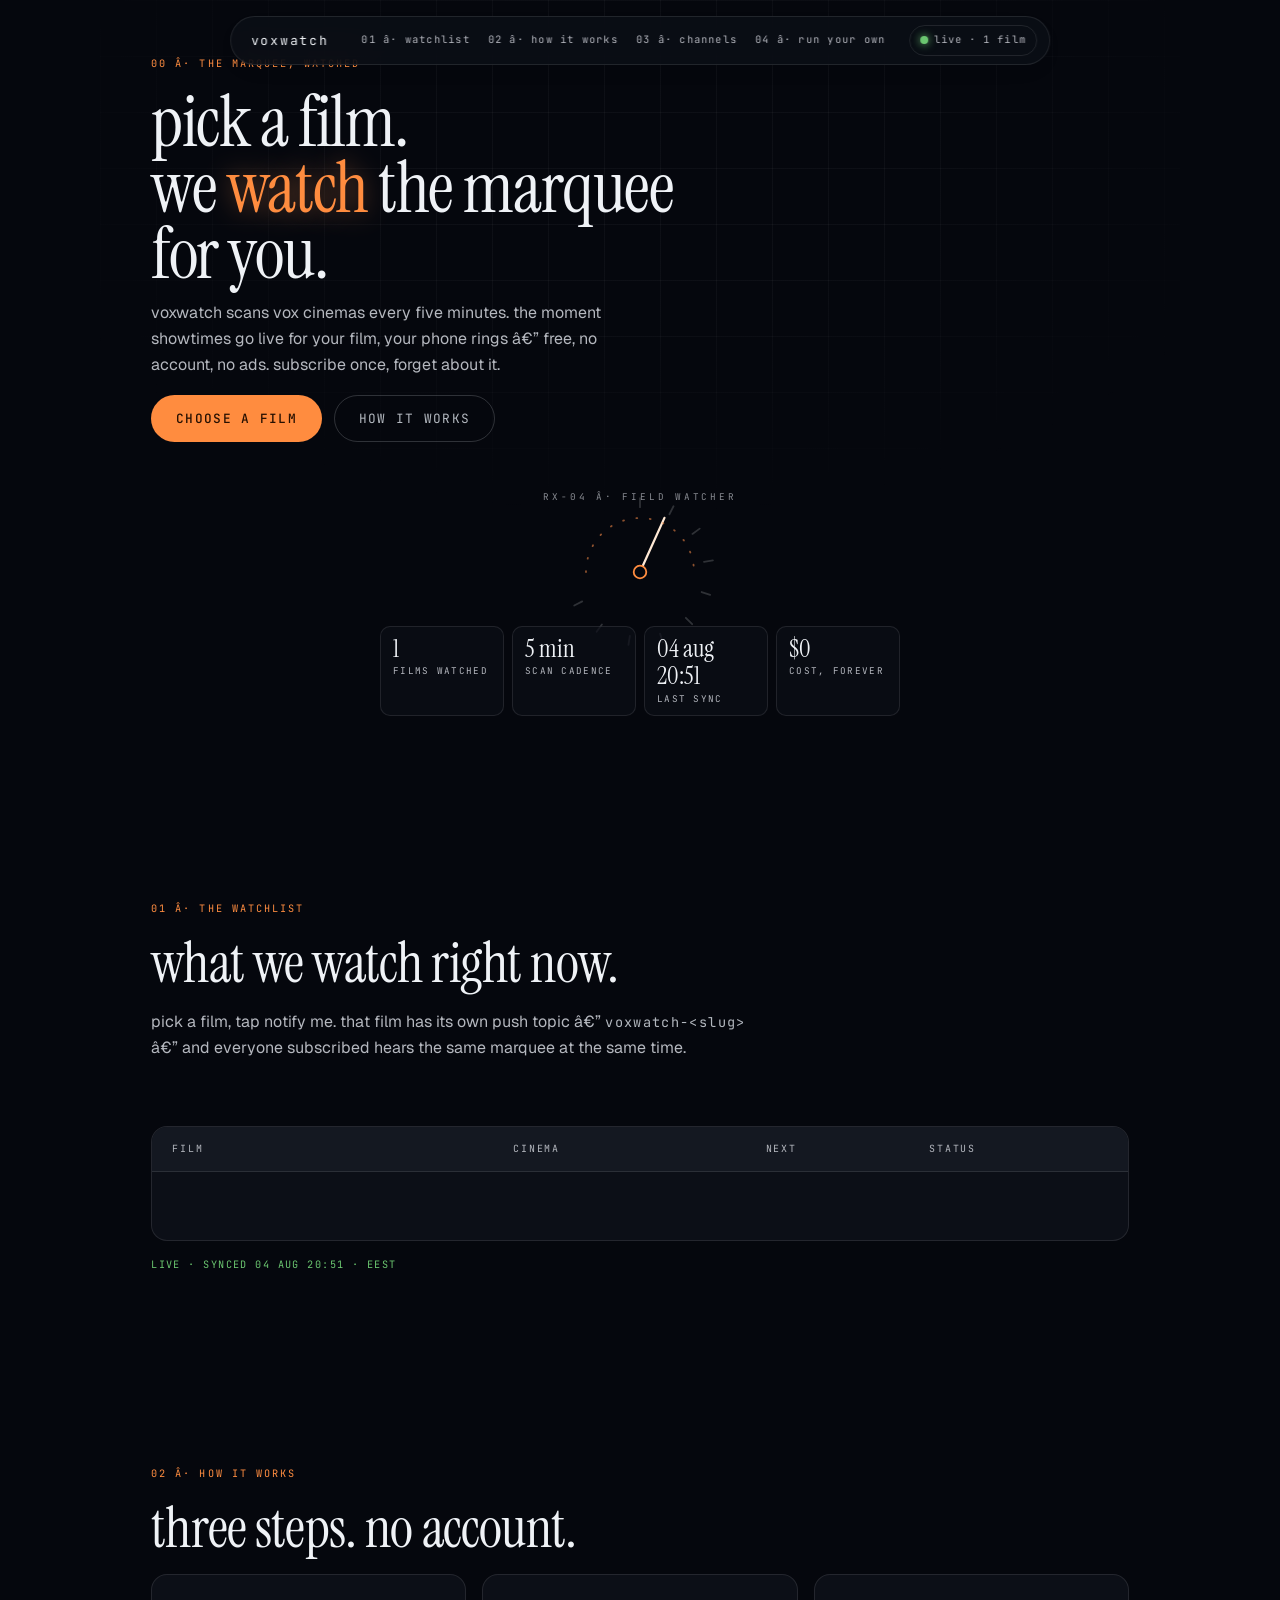
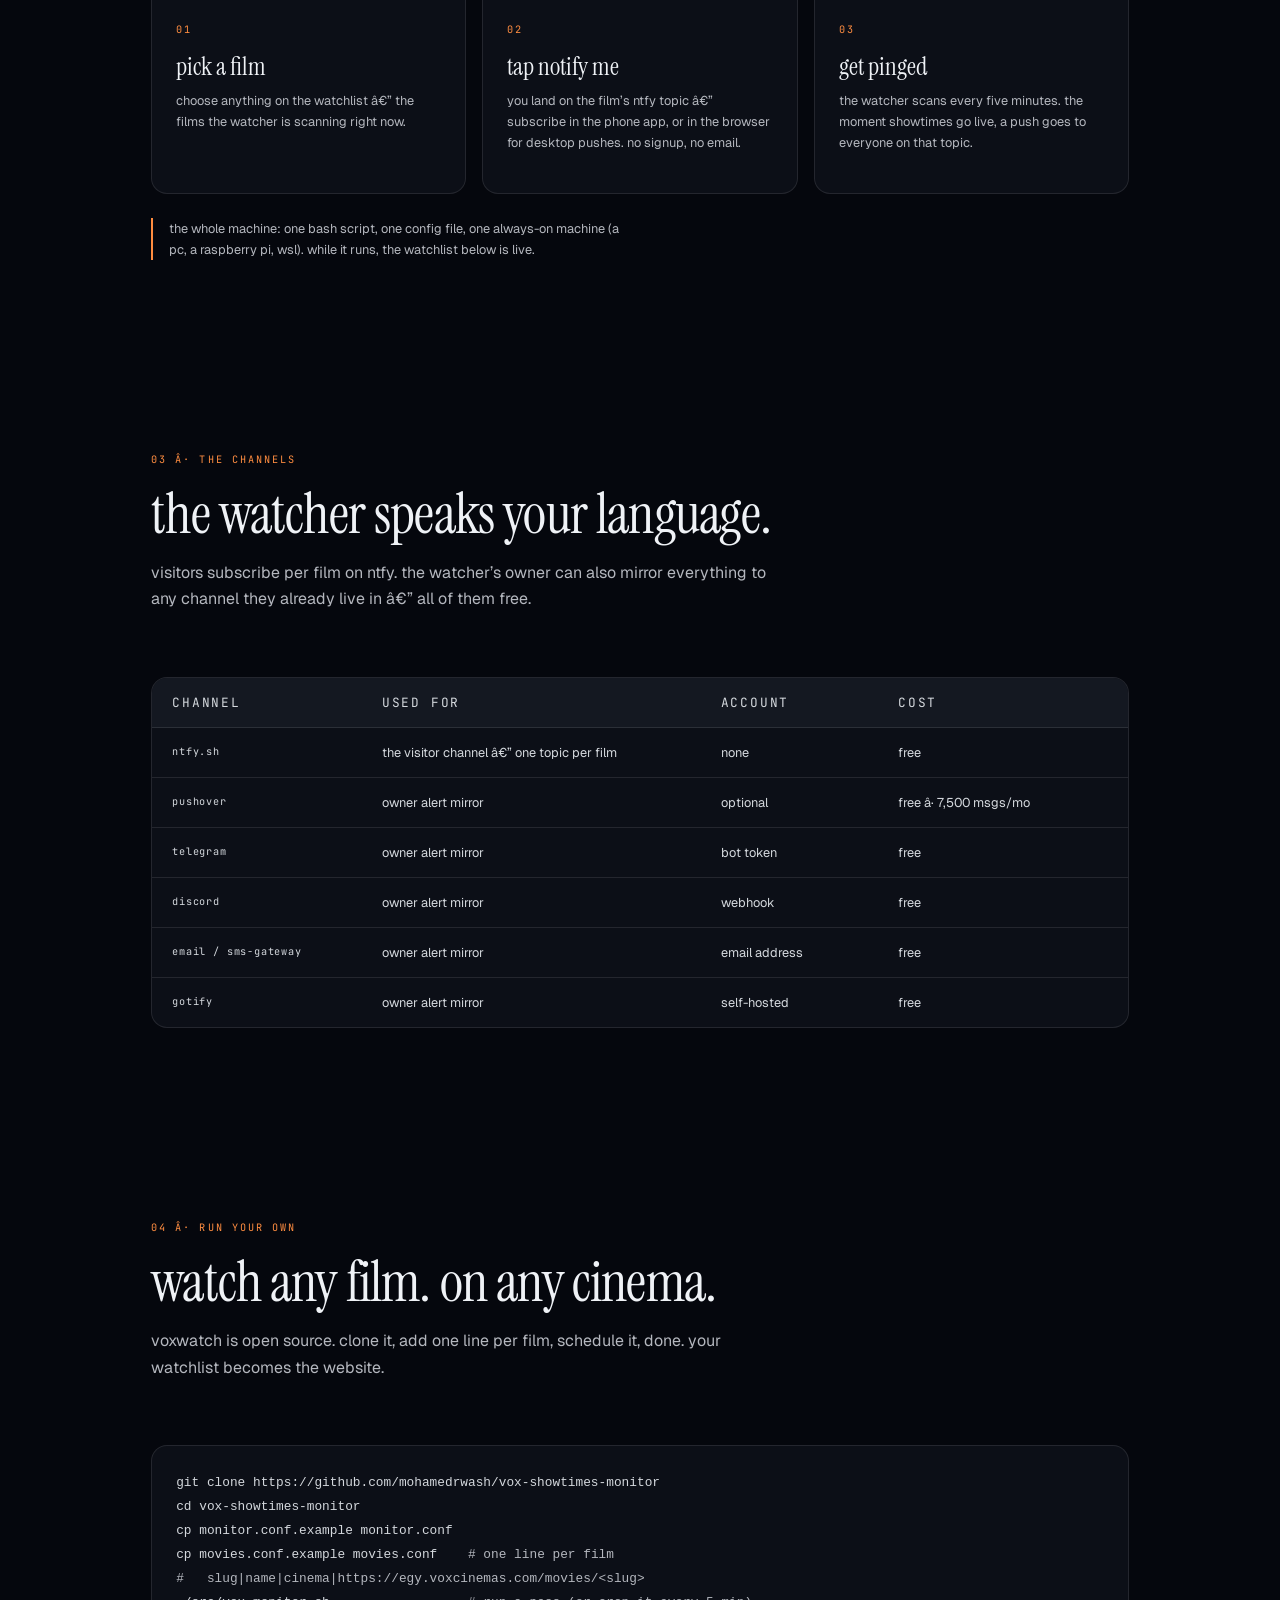
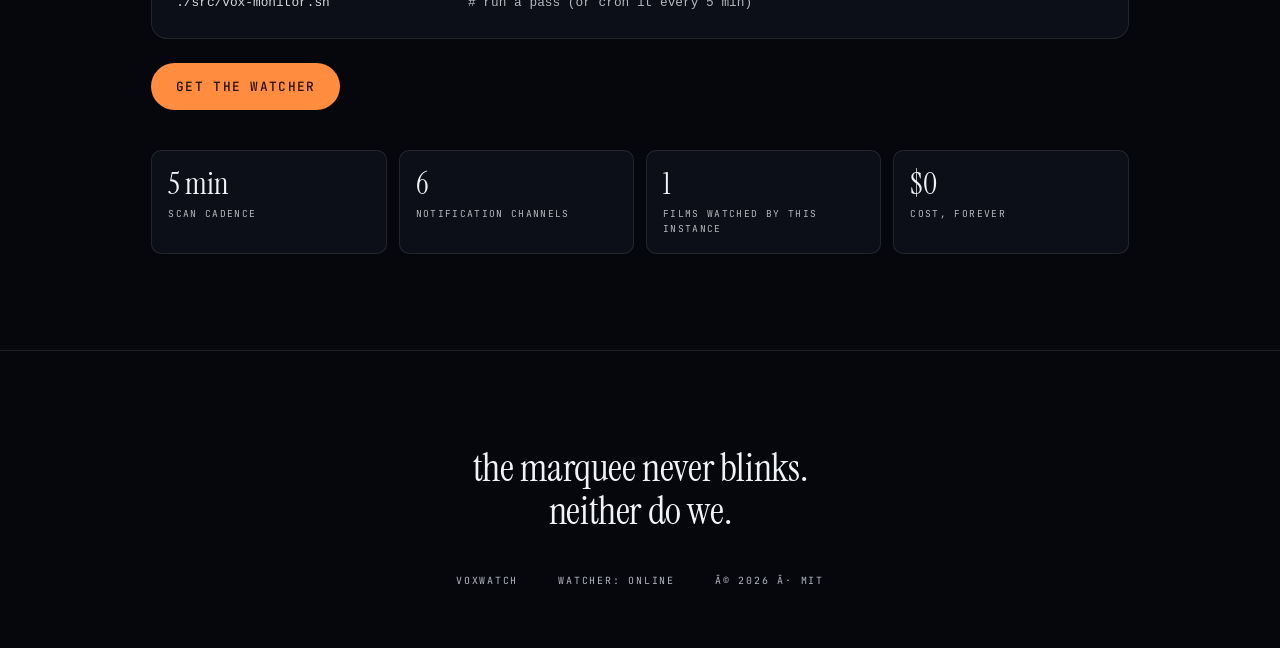
==== site/index.html @ aa6472c6 "multi-film vox monitor with public per-film topics + voxwatch site" ====
﻿<!doctype html>
<html lang="en">
<head>
<meta charset="utf-8">
<meta name="viewport" content="width=device-width, initial-scale=1">
<title>voxwatch Â· the marquee, watched for you</title>
<meta name="description" content="Pick a film. voxwatch scans Vox Cinemas every five minutes and pings you the moment showtimes go live. Free, no account.">
<link rel="preconnect" href="https://fonts.googleapis.com">
<link rel="preconnect" href="https://fonts.gstatic.com" crossorigin>
<link href="https://fonts.googleapis.com/css2?family=Instrument+Serif:ital@0&family=Geist:wght@400;500;600&family=JetBrains+Mono:wght@400;500&display=swap" rel="stylesheet">
<link rel="stylesheet" href="css/tokens.css">
<link rel="stylesheet" href="css/style.css">
<script type="application/json" id="snapshot-data">
{"last_synced":"2026-08-04T23:51:00+03:00","films":[{"slug":"the-odyssey","title":"The Odyssey","cinema":"City Centre Almaza","url":"https://egy.voxcinemas.com/movies/the-odyssey","topic":"voxwatch-the-odyssey","watched":true,"checked_at":"2026-08-04T23:51:00+03:00","days":[{"date":"20260806","label":"Thu 06","times":[{"time":"11:15","format":"2D","booking":""},{"time":"13:00","format":"2D","booking":""},{"time":"15:00","format":"2D","booking":""},{"time":"15:15","format":"2D","booking":""},{"time":"16:45","format":"2D","booking":""},{"time":"18:45","format":"2D","booking":""},{"time":"19:00","format":"2D","booking":""},{"time":"20:30","format":"2D","booking":""},{"time":"22:30","format":"2D","booking":""},{"time":"22:45","format":"2D","booking":""}]},{"date":"20260807","label":"Fri 07","times":[{"time":"11:15","format":"2D","booking":""},{"time":"13:00","format":"2D","booking":""},{"time":"15:00","format":"2D","booking":""},{"time":"15:15","format":"2D","booking":""},{"time":"16:45","format":"2D","booking":""},{"time":"18:45","format":"2D","booking":""},{"time":"19:00","format":"2D","booking":""},{"time":"20:30","format":"2D","booking":""},{"time":"22:30","format":"2D","booking":""},{"time":"22:45","format":"2D","booking":""}]},{"date":"20260808","label":"Sat 08","times":[{"time":"11:15","format":"2D","booking":""},{"time":"13:00","format":"2D","booking":""},{"time":"15:00","format":"2D","booking":""},{"time":"15:15","format":"2D","booking":""},{"time":"16:45","format":"2D","booking":""},{"time":"18:45","format":"2D","booking":""},{"time":"19:00","format":"2D","booking":""},{"time":"20:30","format":"2D","booking":""},{"time":"22:30","format":"2D","booking":""},{"time":"22:45","format":"2D","booking":""}]},{"date":"20260809","label":"Sun 09","times":[{"time":"11:15","format":"2D","booking":""},{"time":"13:00","format":"2D","booking":""},{"time":"15:00","format":"2D","booking":""},{"time":"15:15","format":"2D","booking":""},{"time":"16:45","format":"2D","booking":""},{"time":"18:45","format":"2D","booking":""},{"time":"19:00","format":"2D","booking":""},{"time":"20:30","format":"2D","booking":""},{"time":"22:30","format":"2D","booking":""},{"time":"22:45","format":"2D","booking":""}]},{"date":"20260810","label":"Mon 10","times":[{"time":"11:15","format":"2D","booking":""},{"time":"13:00","format":"2D","booking":""},{"time":"15:00","format":"2D","booking":""},{"time":"15:15","format":"2D","booking":""},{"time":"16:45","format":"2D","booking":""},{"time":"18:45","format":"2D","booking":""},{"time":"19:00","format":"2D","booking":""},{"time":"20:30","format":"2D","booking":""},{"time":"22:30","format":"2D","booking":""},{"time":"22:45","format":"2D","booking":""}]},{"date":"20260811","label":"Tue 11","times":[{"time":"11:15","format":"2D","booking":""},{"time":"13:00","format":"2D","booking":""},{"time":"15:00","format":"2D","booking":""},{"time":"15:15","format":"2D","booking":""},{"time":"16:45","format":"2D","booking":""},{"time":"18:45","format":"2D","booking":""},{"time":"19:00","format":"2D","booking":""},{"time":"20:30","format":"2D","booking":""},{"time":"22:30","format":"2D","booking":""},{"time":"22:45","format":"2D","booking":""}]},{"date":"20260812","label":"Wed 12","times":[{"time":"11:15","format":"2D","booking":""},{"time":"13:00","format":"2D","booking":""},{"time":"15:00","format":"2D","booking":""},{"time":"15:15","format":"2D","booking":""},{"time":"16:45","format":"2D","booking":""},{"time":"18:45","format":"2D","booking":""},{"time":"19:00","format":"2D","booking":""},{"time":"20:30","format":"2D","booking":""},{"time":"22:30","format":"2D","booking":""},{"time":"22:45","format":"2D","booking":""}]}]}]}
</script>
<script defer src="js/vendor/qrcode.js"></script>
<script defer src="js/main.js"></script>
</head>
<body>

<nav class="nav" aria-label="primary">
  <a class="nav-wordmark" href="#top">voxwatch</a>
  <div class="nav-links">
    <a href="#watchlist" class="nav-link">01 Â· watchlist</a>
    <a href="#how" class="nav-link">02 Â· how it works</a>
    <a href="#channels" class="nav-link">03 Â· channels</a>
    <a href="#run" class="nav-link">04 Â· run your own</a>
  </div>
  <span class="nav-status" id="nav-status" data-state="loading" title="watcher status">
    <span class="status-dot" aria-hidden="true"></span>
    <span class="status-text">connecting</span>
  </span>
</nav>

<main id="top">

  <section class="hero">
    <div class="hero-grid" aria-hidden="true"></div>
    <p class="eyebrow">00 Â· the marquee, watched</p>
    <h1 class="hero-title">pick a film.<br>we <em>watch</em> the marquee<br>for you.</h1>
    <p class="hero-lede">voxwatch scans vox cinemas every five minutes. the moment showtimes go live for your film, your phone rings â€” free, no account, no ads. subscribe once, forget about it.</p>
    <div class="hero-cta">
      <a class="btn btn-primary" href="#watchlist">choose a film</a>
      <a class="btn btn-ghost" href="#how">how it works</a>
    </div>
    <div class="apparatus">
      <svg class="dial" viewBox="0 0 200 200" aria-hidden="true">
        <g class="dial-ticks">
          <line x1="100" y1="18" x2="100" y2="28" transform="rotate(0 100 100)"/>
          <line x1="100" y1="18" x2="100" y2="28" transform="rotate(27 100 100)"/>
          <line x1="100" y1="18" x2="100" y2="28" transform="rotate(54 100 100)"/>
          <line x1="100" y1="18" x2="100" y2="28" transform="rotate(81 100 100)"/>
          <line x1="100" y1="18" x2="100" y2="28" transform="rotate(108 100 100)"/>
          <line x1="100" y1="18" x2="100" y2="28" transform="rotate(135 100 100)"/>
          <line x1="100" y1="18" x2="100" y2="28" transform="rotate(162 100 100)"/>
          <line x1="100" y1="18" x2="100" y2="28" transform="rotate(189 100 100)"/>
          <line x1="100" y1="18" x2="100" y2="28" transform="rotate(216 100 100)"/>
          <line x1="100" y1="18" x2="100" y2="28" transform="rotate(243 100 100)"/>
        </g>
        <line class="dial-needle" x1="100" y1="100" x2="100" y2="34"/>
        <circle class="dial-hub" cx="100" cy="100" r="7"/>
        <path class="dial-arc" d="M 40 100 A 60 60 0 0 1 160 100" fill="none"/>
      </svg>
      <div class="dial-callouts">
        <div class="callout"><span class="callout-k" id="c-films">0</span><span class="callout-v">films watched</span></div>
        <div class="callout"><span class="callout-k">5 min</span><span class="callout-v">scan cadence</span></div>
        <div class="callout"><span class="callout-k" id="c-sync">â€”</span><span class="callout-v">last sync</span></div>
        <div class="callout"><span class="callout-k">$0</span><span class="callout-v">cost, forever</span></div>
      </div>
      <p class="stencil">RX-04 Â· field watcher</p>
    </div>
  </section>

  <section class="section" id="watchlist">
    <p class="eyebrow">01 Â· the watchlist</p>
    <h2 class="section-title">what we watch right now.</h2>
    <p class="section-lede">pick a film, tap notify me. that film has its own push topic â€” <span class="mono-inline">voxwatch-&lt;slug&gt;</span> â€” and everyone subscribed hears the same marquee at the same time.</p>
    <div class="ledger" id="ledger">
      <div class="ledger-head">
        <span>film</span><span>cinema</span><span>next</span><span>status</span><span class="sr-only">subscribe</span>
      </div>
      <div class="ledger-empty" id="ledger-empty">loading the watchlistâ€¦</div>
    </div>
    <p class="source-line" id="source-line" data-state="loading">â€”</p>
    <noscript>
      <p class="noscript">javascript is off, so the list below is a static snapshot from <time datetime="2026-08-04T23:51:00+03:00">04 aug 23:51</time>. to subscribe to a film, open its topic in the ntfy app: <span class="mono-inline">voxwatch-the-odyssey</span>.</p>
    </noscript>
  </section>

  <section class="section" id="how">
    <p class="eyebrow">02 Â· how it works</p>
    <h2 class="section-title">three steps. no account.</h2>
    <div class="steps">
      <article class="step">
        <span class="step-num">01</span>
        <h3 class="step-title">pick a film</h3>
        <p class="step-body">choose anything on the watchlist â€” the films the watcher is scanning right now.</p>
      </article>
      <article class="step">
        <span class="step-num">02</span>
        <h3 class="step-title">tap notify me</h3>
        <p class="step-body">you land on the film&rsquo;s ntfy topic â€” subscribe in the phone app, or in the browser for desktop pushes. no signup, no email.</p>
      </article>
      <article class="step">
        <span class="step-num">03</span>
        <h3 class="step-title">get pinged</h3>
        <p class="step-body">the watcher scans every five minutes. the moment showtimes go live, a push goes to everyone on that topic.</p>
      </article>
    </div>
    <p class="honest-note">the whole machine: one bash script, one config file, one always-on machine (a pc, a raspberry pi, wsl). while it runs, the watchlist below is live.</p>
  </section>

  <section class="section" id="channels">
    <p class="eyebrow">03 Â· the channels</p>
    <h2 class="section-title">the watcher speaks your language.</h2>
    <p class="section-lede">visitors subscribe per film on ntfy. the watcher&rsquo;s owner can also mirror everything to any channel they already live in â€” all of them free.</p>
    <div class="spec">
      <div class="spec-row spec-head">
        <span>channel</span><span>used for</span><span>account</span><span>cost</span>
      </div>
      <div class="spec-row"><span class="spec-name">ntfy.sh</span><span>the visitor channel â€” one topic per film</span><span>none</span><span>free</span></div>
      <div class="spec-row"><span class="spec-name">pushover</span><span>owner alert mirror</span><span>optional</span><span>free Â· 7,500 msgs/mo</span></div>
      <div class="spec-row"><span class="spec-name">telegram</span><span>owner alert mirror</span><span>bot token</span><span>free</span></div>
      <div class="spec-row"><span class="spec-name">discord</span><span>owner alert mirror</span><span>webhook</span><span>free</span></div>
      <div class="spec-row"><span class="spec-name">email / sms-gateway</span><span>owner alert mirror</span><span>email address</span><span>free</span></div>
      <div class="spec-row"><span class="spec-name">gotify</span><span>owner alert mirror</span><span>self-hosted</span><span>free</span></div>
    </div>
  </section>

  <section class="section" id="run">
    <p class="eyebrow">04 Â· run your own</p>
    <h2 class="section-title">watch any film. on any cinema.</h2>
    <p class="section-lede">voxwatch is open source. clone it, add one line per film, schedule it, done. your watchlist becomes the website.</p>
    <div class="install">
      <pre class="install-block"><code>git clone https://github.com/Mohamedrwash/vox-showtimes-monitor
cd vox-showtimes-monitor
cp monitor.conf.example monitor.conf
cp movies.conf.example movies.conf    <span class="c-comment"># one line per film</span>
<span class="c-comment">#   slug|name|cinema|https://egy.voxcinemas.com/movies/&lt;slug&gt;</span>
./src/vox-monitor.sh                  <span class="c-comment"># run a pass (or cron it every 5 min)</span></code></pre>
      <a class="btn btn-primary" href="https://github.com/Mohamedrwash/vox-showtimes-monitor" rel="noopener">get the watcher</a>
    </div>
    <div class="stats-row">
      <div class="stat"><span class="stat-k">5 min</span><span class="stat-v">scan cadence</span></div>
      <div class="stat"><span class="stat-k">6</span><span class="stat-v">notification channels</span></div>
      <div class="stat"><span class="stat-k" id="stat-films">0</span><span class="stat-v">films watched by this instance</span></div>
      <div class="stat"><span class="stat-k">$0</span><span class="stat-v">cost, forever</span></div>
    </div>
  </section>

</main>

<footer class="footer">
  <p class="footer-statement">the marquee never blinks.<br>neither do we.</p>
  <div class="footer-meta">
    <span>voxwatch</span>
    <span id="footer-status">watcher: connecting</span>
    <span>Â© 2026 Â· mit</span>
  </div>
</footer>

<dialog class="subscribe-dialog" id="subscribe-dialog" aria-labelledby="dialog-title">
  <div class="dialog-head">
    <p class="eyebrow" id="dialog-eyebrow">tracking</p>
    <button class="dialog-close" id="dialog-close" aria-label="close">Ã—</button>
  </div>
  <h2 class="dialog-title" id="dialog-title">â€”</h2>
  <p class="dialog-cinema mono-inline" id="dialog-cinema">â€”</p>
  <div class="dialog-times" id="dialog-times"></div>
  <div class="dialog-subscribe">
    <div class="qr" id="dialog-qr" role="img" aria-label="qr code for the ntfy topic"></div>
    <div class="dialog-actions">
      <a class="btn btn-primary" id="dialog-link" href="#" target="_blank" rel="noopener">subscribe in ntfy</a>
      <p class="dialog-topicline">
        <span class="mono-inline" id="dialog-topic">â€”</span>
        <button class="copy-btn" id="dialog-copy" type="button">copy</button>
      </p>
      <p class="dialog-note">opens ntfy&rsquo;s app or web page â€” tap subscribe there, done. free, no account.</p>
    </div>
  </div>
  <form method="dialog" class="dialog-foot">
    <button class="btn btn-ghost" value="cancel">close</button>
  </form>
</dialog>

</body>
</html>
---- site/css/tokens.css ----
/* ============================================================
   tokens.css · Lumen · Night Foundry (canonical drop)
   cool-violet paper (L 13% · H 265) · molten brass (H 50)
   ============================================================ */

:root {
  /* ---- surfaces -------------------------------------------------- */
  --color-paper:      oklch(13% 0.014 265);
  --color-paper-2:    oklch(17% 0.016 265);
  --color-paper-3:    oklch(21% 0.018 265);
  --color-paper-emit: oklch(76% 0.17 50 / 0.04);
  --color-ink:        oklch(96% 0.006 262);
  --color-ink-2:      oklch(88% 0.008 262);
  --color-muted:      oklch(78% 0.010 262);
  --color-neutral:    oklch(78% 0.012 262);

  /* ---- rules ------------------------------------------------------ */
  --color-rule:            oklch(96% 0.006 262 / 0.10);
  --color-rule-2:          oklch(96% 0.006 262 / 0.18);
  --rule-blueprint:        oklch(96% 0.006 262 / 0.04);
  --rule-hair:             1px;

  /* ---- accents ----------------------------------------------------- */
  --color-accent:     oklch(76% 0.17 50);
  --color-accent-ink: oklch(20% 0.05 60);
  --color-accent-2:   oklch(68% 0.16 18);
  --color-glow:       oklch(80% 0.16 50 / 0.42);
  --color-glow-2:     oklch(80% 0.16 50 / 0.22);
  --color-focus:      oklch(74% 0.15 30);

  /* ---- apparatus ---------------------------------------------------- */
  --color-paper-emit-2: oklch(76% 0.17 50 / 0.08);
  --color-filament-top: oklch(96% 0.05 50);
  --color-filament-mid: oklch(80% 0.17 50);

  /* ---- signal ------------------------------------------------------ */
  --color-error:      oklch(68% 0.19 25);
  --color-success:    oklch(75% 0.15 145);

  /* ---- shadows ------------------------------------------------------ */
  --shadow-pill:  0 8px 24px -12px oklch(0% 0 0 / 0.18);
  --shadow-card:  0 24px 60px -28px oklch(0% 0 0 / 0.55);
  --shadow-lift:  0 32px 64px -28px oklch(0% 0 0 / 0.6);
  --shadow-dialog: 0 48px 96px -32px oklch(0% 0 0 / 0.7);

  /* ---- qr ---------------------------------------------------------- */
  /* scanners want dark modules on a light field: keep the chip warm */
  --color-qr-field: oklch(96% 0.012 80);
  --color-qr-module: oklch(24% 0.02 265);

  /* ---- fonts ------------------------------------------------------- */
  --font-display: "Instrument Serif", "Tiempos Headline", ui-serif, Georgia, serif;
  --font-body:    "Geist", ui-sans-serif, system-ui, sans-serif;
  --font-label:   "JetBrains Mono", "Geist Mono", ui-monospace, monospace;

  /* ---- type scale (major third 1.25) ------------------------------ */
  --text-xs:        0.64rem;
  --text-sm:        0.8rem;
  --text-base:      1rem;
  --text-md:        1.25rem;
  --text-lg:        1.5625rem;
  --text-xl:        1.9531rem;
  --text-2xl:       2.4414rem;
  --text-3xl:       3.0518rem;
  --text-display:   clamp(2.75rem, 5vw + 0.5rem, 4.75rem);
  --text-display-s: clamp(2rem, 4vw + 0.5rem, 3.5rem);
  --tracking-micro: 0.10em;

  /* ---- spacing (4 pt scale) --------------------------------------- */
  --space-3xs: 0.125rem;
  --space-2xs: 0.25rem;
  --space-xs:  0.5rem;
  --space-sm:  0.75rem;
  --space-md:  1rem;
  --space-lg:  1.5rem;
  --space-xl:  2.5rem;
  --space-2xl: 4rem;
  --space-3xl: 6rem;
  --space-4xl: 9rem;
  --page-gutter: clamp(1rem, 4vw, 4rem);

  /* ---- motion ------------------------------------------------------ */
  --ease-out:     cubic-bezier(0.16, 1, 0.3, 1);
  --ease-in-out:  cubic-bezier(0.65, 0, 0.35, 1);
  --dur-micro:    120ms;
  --dur-short:    220ms;
  --dur-long:     420ms;
  --dur-pulse:    4s;

  /* ---- depth ------------------------------------------------------- */
  --z-base:     1;
  --z-raised:   10;
  --z-dropdown: 100;
  --z-sticky:   200;
  --z-modal:    400;
  --z-toast:    500;
  --z-tooltip:  600;

  /* ---- radius ------------------------------------------------------ */
  --radius-pill: 999px;
  --radius-lg:   16px;
  --radius-md:   10px;
  --radius-sm:   6px;
}
---- site/css/style.css ----
/* ============================================================
   style.css · voxwatch — the marquee, watched for you
   ------------------------------------------------------------
   hallmark · lumen · night foundry · atmospheric
   macrostructure: ledger watchlist (prototype skill · ledger)
   nav: N5 floating pill · footer: Ft5 statement
   (N5/Ft5 kept from prior build — same product identity)
   component: F3 tabular spec sheet
   ------------------------------------------------------------
   pre-emit critique: P5 H4 E5 S5 R4 V4
   slop: pass (all 58) · contrast: pass (40–41)
   mobile: pass (34, 49, 50–57) · honest: pass (46)
   ============================================================ */

/* ---- base ------------------------------------------------- */

* { margin: 0; padding: 0; box-sizing: border-box; }

html {
  scroll-behavior: smooth;
  scroll-padding-top: 88px;
  overflow-x: clip;
}

body {
  background: var(--color-paper);
  color: var(--color-ink);
  font-family: var(--font-body);
  font-size: var(--text-base);
  line-height: 1.65;
  text-transform: lowercase;
  -webkit-font-smoothing: antialiased;
  overflow-x: clip;
}

::selection { background: var(--color-glow); color: var(--color-accent-ink); }

:focus-visible {
  outline: 2px solid var(--color-focus);
  outline-offset: 3px;
  border-radius: var(--radius-sm);
}

.sr-only {
  position: absolute;
  width: 1px; height: 1px;
  margin: -1px; padding: 0;
  overflow: hidden;
  clip: rect(0 0 0 0);
  white-space: nowrap;
  border: 0;
}

.mono-inline {
  font-family: var(--font-label);
  font-size: 0.85em;
  letter-spacing: var(--tracking-micro);
  color: var(--color-neutral);
}

/* ---- typography ------------------------------------------- */

.eyebrow {
  font-family: var(--font-label);
  font-size: var(--text-xs);
  letter-spacing: 0.2em;
  text-transform: uppercase;
  color: var(--color-accent);
  margin-bottom: var(--space-md);
}

.section {
  padding: var(--space-3xl) var(--page-gutter);
  max-width: 1080px;
  margin: 0 auto;
}

.section-title {
  font-family: var(--font-display);
  font-weight: 400;
  font-size: var(--text-display-s);
  line-height: 1.05;
  letter-spacing: -0.015em;
  margin-bottom: var(--space-md);
  overflow-wrap: anywhere;
  min-width: 0;
}

.section-lede {
  color: var(--color-muted);
  max-width: 56ch;
  margin-bottom: var(--space-2xl);
}

/* ---- nav (N5 floating pill) -------------------------------- */

.nav {
  position: fixed;
  top: var(--space-md);
  left: 50%;
  transform: translateX(-50%);
  z-index: var(--z-sticky);
  display: flex;
  align-items: center;
  gap: var(--space-md);
  padding: 8px 12px;
  border-radius: var(--radius-pill);
  background: color-mix(in oklab, var(--color-paper-2) 82%, transparent);
  -webkit-backdrop-filter: blur(16px) saturate(1.3);
  backdrop-filter: blur(16px) saturate(1.3);
  border: 1px solid var(--color-rule);
  box-shadow: var(--shadow-pill);
  max-width: calc(100vw - 2 * var(--space-md));
  white-space: nowrap;
}

.nav-wordmark {
  font-family: var(--font-label);
  font-size: var(--text-sm);
  letter-spacing: 0.14em;
  color: var(--color-ink);
  text-decoration: none;
  padding: 4px 8px;
}

.nav-links { display: flex; gap: 2px; overflow-x: auto; scrollbar-width: none; }
.nav-links::-webkit-scrollbar { display: none; }

.nav-link {
  font-family: var(--font-label);
  font-size: var(--text-xs);
  letter-spacing: 0.12em;
  color: var(--color-muted);
  text-decoration: none;
  padding: 4px 8px;
  border-radius: var(--radius-pill);
  transition: color var(--dur-micro) var(--ease-out), background-color var(--dur-micro) var(--ease-out);
}

.nav-status {
  display: inline-flex;
  align-items: center;
  gap: 6px;
  font-family: var(--font-label);
  font-size: var(--text-xs);
  letter-spacing: 0.1em;
  color: var(--color-muted);
  padding: 6px 10px;
  border-radius: var(--radius-pill);
  border: 1px solid var(--color-rule);
}

.status-dot {
  width: 8px; height: 8px;
  border-radius: var(--radius-pill);
  background: var(--color-neutral);
}

.nav-status[data-state="live"] .status-dot { background: var(--color-success); box-shadow: 0 0 8px var(--color-success); }
.nav-status[data-state="snapshot"] .status-dot { background: var(--color-accent); }
.nav-status[data-state="offline"] .status-dot { background: var(--color-error); }
.nav-status[data-state="loading"] .status-dot { animation: pulse-dot 1.6s var(--ease-in-out) infinite; }

@keyframes pulse-dot {
  0%, 100% { opacity: 0.35; }
  50% { opacity: 1; }
}

/* ---- hero -------------------------------------------------- */

.hero {
  position: relative;
  padding: clamp(3.5rem, 6vh, 5rem) var(--page-gutter) clamp(4.5rem, 9vh, 7rem);
  max-width: 1080px;
  margin: 0 auto;
}

.hero-grid {
  position: absolute;
  inset: 0;
  margin: 0 auto;
  max-width: 1080px;
  background-image:
    linear-gradient(var(--rule-blueprint) 1px, transparent 1px),
    linear-gradient(90deg, var(--rule-blueprint) 1px, transparent 1px);
  background-size: 56px 56px;
  -webkit-mask-image: radial-gradient(ellipse 80% 60% at 50% 20%, black 30%, transparent 75%);
  mask-image: radial-gradient(ellipse 80% 60% at 50% 20%, black 30%, transparent 75%);
  pointer-events: none;
}

.hero-title {
  position: relative;
  font-family: var(--font-display);
  font-weight: 400;
  font-size: var(--text-display);
  line-height: 0.92;
  letter-spacing: -0.02em;
  margin-bottom: var(--space-sm);
  overflow-wrap: anywhere;
  min-width: 0;
}

.hero-title em {
  font-style: normal;
  color: var(--color-accent);
  text-shadow: 0 0 24px var(--color-glow);
}

.hero-lede {
  position: relative;
  color: var(--color-muted);
  max-width: 46ch;
  margin-bottom: var(--space-md);
}

.hero-cta {
  position: relative;
  display: flex;
  flex-wrap: wrap;
  gap: var(--space-sm);
  margin-bottom: var(--space-xl);
}

/* ---- buttons ------------------------------------------------ */

.btn {
  display: inline-flex;
  align-items: center;
  justify-content: center;
  gap: 8px;
  font-family: var(--font-label);
  font-size: var(--text-sm);
  letter-spacing: 0.1em;
  text-transform: uppercase;
  text-decoration: none;
  padding: 12px 24px;
  border-radius: var(--radius-pill);
  border: 1px solid transparent;
  cursor: pointer;
  transition: transform var(--dur-micro) var(--ease-out), background-color var(--dur-short) ease, border-color var(--dur-short) ease, color var(--dur-short) ease;
}

.btn:active { transform: scale(0.97); }

.btn:disabled,
.chip:disabled,
.copy-btn:disabled,
.dialog-close:disabled {
  opacity: 0.55;
  cursor: not-allowed;
}

.btn-primary {
  background: var(--color-accent);
  color: var(--color-accent-ink);
  font-weight: 500;
}

.btn-ghost {
  background: transparent;
  color: var(--color-neutral);
  border-color: var(--color-rule-2);
}

/* ---- apparatus ---------------------------------------------- */

.apparatus {
  position: relative;
  display: flex;
  flex-direction: column;
  align-items: center;
  margin-bottom: var(--space-xs);
}

.dial {
  width: 180px;
  height: 180px;
  overflow: visible;
}

.dial-ticks line {
  stroke: var(--color-rule-2);
  stroke-width: 2;
  stroke-linecap: round;
}

.dial-arc {
  stroke: var(--color-filament-mid);
  stroke-width: 2;
  stroke-dasharray: 1 14;
  stroke-linecap: round;
  opacity: 0.5;
}

.dial-needle {
  stroke: var(--color-filament-top);
  stroke-width: 2.5;
  stroke-linecap: round;
  transform-origin: 100px 100px;
  transform: rotate(var(--needle, 0deg));
  transition: transform var(--dur-long) var(--ease-out);
}

.dial-hub {
  fill: var(--color-paper);
  stroke: var(--color-accent);
  stroke-width: 2;
}

.dial-callouts {
  display: grid;
  grid-template-columns: repeat(4, minmax(0, 1fr));
  gap: var(--space-xs);
  width: 100%;
  max-width: 520px;
  margin-top: -36px;
}

.callout {
  display: flex;
  flex-direction: column;
  gap: 2px;
  padding: var(--space-xs) var(--space-sm);
  border: 1px solid var(--color-rule);
  border-radius: var(--radius-md);
  background: color-mix(in oklab, var(--color-paper-2) 70%, transparent);
}

.callout-k {
  font-family: var(--font-display);
  font-size: var(--text-lg);
  font-variant-numeric: tabular-nums;
  color: var(--color-ink);
  line-height: 1.1;
}

.callout-v {
  font-family: var(--font-label);
  font-size: 0.58rem;
  letter-spacing: 0.14em;
  text-transform: uppercase;
  color: var(--color-muted);
}

.stencil {
  position: absolute;
  top: 8px;
  left: 50%;
  transform: translateX(-50%);
  font-family: var(--font-label);
  font-size: 0.58rem;
  letter-spacing: 0.3em;
  text-transform: uppercase;
  color: var(--color-muted);
  opacity: 0.75;
}

/* ---- ledger (the watchlist) --------------------------------- */

.ledger {
  border: 1px solid var(--color-rule);
  border-radius: var(--radius-lg);
  overflow: hidden;
  background: var(--color-paper-2);
}

.ledger-head,
.ledger-row {
  display: grid;
  grid-template-columns: minmax(0, 2.2fr) minmax(0, 1.6fr) minmax(0, 1fr) minmax(0, 1.1fr) auto;
  gap: var(--space-md);
  align-items: center;
  padding: 14px 20px;
}

.ledger-head {
  font-family: var(--font-label);
  font-size: 0.62rem;
  letter-spacing: 0.18em;
  text-transform: uppercase;
  color: var(--color-muted);
  border-bottom: 1px solid var(--color-rule);
  background: var(--color-paper-3);
}

.ledger-row {
  border-bottom: 1px solid var(--color-rule);
  cursor: pointer;
}

.ledger-row:last-child { border-bottom: 0; }

.ledger-row.film-title {
  font-family: var(--font-display);
  font-size: var(--text-lg);
  line-height: 1.15;
  color: var(--color-ink);
}

.ledger-row .film-cinema,
.ledger-row .film-next {
  font-family: var(--font-label);
  font-size: var(--text-xs);
  color: var(--color-muted);
}

.ledger-row .film-next { font-variant-numeric: tabular-nums; }

.ledger-status {
  display: inline-flex;
  align-items: center;
  gap: 8px;
  font-family: var(--font-label);
  font-size: 0.64rem;
  letter-spacing: 0.12em;
  text-transform: uppercase;
  color: var(--color-muted);
}

.ledger-dot {
  width: 8px; height: 8px;
  border-radius: var(--radius-pill);
  background: var(--color-accent);
  box-shadow: 0 0 8px var(--color-glow-2);
}

.chip {
  font-family: var(--font-label);
  font-size: 0.7rem;
  letter-spacing: 0.1em;
  text-transform: uppercase;
  padding: 12px 16px;
  border-radius: var(--radius-pill);
  border: 1px solid var(--color-rule-2);
  background: transparent;
  color: var(--color-ink);
  cursor: pointer;
  white-space: nowrap;
  transition: transform var(--dur-micro) var(--ease-out), background-color var(--dur-short) ease, border-color var(--dur-short) ease, color var(--dur-short) ease;
}

.chip:active { transform: scale(0.97); }

.ledger-row.enter {
  opacity: 0;
  transform: translateY(6px);
  animation: rise var(--dur-long) var(--ease-out) forwards;
}

.ledger-empty {
  padding: var(--space-xl) 20px;
  font-family: var(--font-label);
  font-size: var(--text-xs);
  letter-spacing: 0.12em;
  text-transform: uppercase;
  color: var(--color-muted);
}

.source-line {
  margin-top: var(--space-md);
  font-family: var(--font-label);
  font-size: 0.64rem;
  letter-spacing: 0.14em;
  text-transform: uppercase;
  color: var(--color-muted);
}

.source-line[data-state="live"] { color: var(--color-success); }
.source-line[data-state="offline"] { color: var(--color-error); }

.noscript {
  margin-top: var(--space-md);
  padding: var(--space-md) 20px;
  border: 1px dashed var(--color-rule-2);
  border-radius: var(--radius-md);
  color: var(--color-muted);
  font-size: var(--text-sm);
}

/* ---- steps --------------------------------------------------- */

.steps {
  display: grid;
  grid-template-columns: repeat(3, 1fr);
  gap: var(--space-md);
  margin-bottom: var(--space-lg);
}

.step {
  padding: var(--space-xl) var(--space-lg);
  border: 1px solid var(--color-rule);
  border-radius: var(--radius-lg);
  background: var(--color-paper-2);
}

.step-num {
  font-family: var(--font-label);
  font-size: var(--text-xs);
  letter-spacing: 0.2em;
  color: var(--color-accent);
}

.step-title {
  font-family: var(--font-display);
  font-weight: 400;
  font-size: var(--text-lg);
  margin: var(--space-sm) 0 var(--space-xs);
  line-height: 1.15;
  overflow-wrap: anywhere;
  min-width: 0;
}

.step-body {
  color: var(--color-muted);
  font-size: var(--text-sm);
}

.honest-note {
  border-left: 2px solid var(--color-accent);
  padding-left: var(--space-md);
  color: var(--color-muted);
  max-width: 60ch;
  font-size: var(--text-sm);
}

/* ---- spec sheet (F3) ----------------------------------------- */

.spec {
  border: 1px solid var(--color-rule);
  border-radius: var(--radius-lg);
  overflow: hidden;
  background: var(--color-paper-2);
}

.spec-row {
  display: grid;
  grid-template-columns: minmax(0, 1.2fr) minmax(0, 2fr) minmax(0, 1fr) minmax(0, 1.3fr);
  gap: var(--space-md);
  align-items: center;
  padding: 14px 20px;
  border-bottom: 1px solid var(--color-rule);
}

.spec-row:last-child { border-bottom: 0; }

.spec-head {
  font-family: var(--font-label);
  font-size: 0.62rem;
  letter-spacing: 0.18em;
  text-transform: uppercase;
  color: var(--color-muted);
  background: var(--color-paper-3);
}

.spec-row > span { font-size: var(--text-sm); color: var(--color-ink-2); }
.spec-name { font-family: var(--font-label); font-size: var(--text-xs) !important; letter-spacing: 0.08em; }

/* ---- install --------------------------------------------------- */

.install {
  display: flex;
  flex-direction: column;
  gap: var(--space-lg);
  align-items: flex-start;
}

.install-block {
  width: 100%;
  overflow-x: auto;
  padding: var(--space-lg);
  border: 1px solid var(--color-rule);
  border-radius: var(--radius-lg);
  background: var(--color-paper-2);
  font-family: var(--font-label);
  font-size: var(--text-sm);
  line-height: 1.8;
  color: var(--color-ink-2);
}

.install-block .c-comment { color: var(--color-muted); }

.stats-row {
  display: grid;
  grid-template-columns: repeat(4, 1fr);
  gap: var(--space-sm);
  margin-top: var(--space-xl);
}

.stat {
  padding: var(--space-md);
  border: 1px solid var(--color-rule);
  border-radius: var(--radius-md);
  background: var(--color-paper-2);
}

.stat-k {
  display: block;
  font-family: var(--font-display);
  font-size: var(--text-xl);
  font-variant-numeric: tabular-nums;
  color: var(--color-ink);
  line-height: 1.1;
}

.stat-v {
  display: block;
  margin-top: 4px;
  font-family: var(--font-label);
  font-size: 0.6rem;
  letter-spacing: 0.14em;
  text-transform: uppercase;
  color: var(--color-muted);
}

/* ---- footer (Ft5 statement) ------------------------------------ */

.footer {
  border-top: 1px solid var(--color-rule);
  padding: var(--space-3xl) var(--page-gutter) var(--space-2xl);
  text-align: center;
}

.footer-statement {
  font-family: var(--font-display);
  font-weight: 400;
  font-size: var(--text-2xl);
  line-height: 1.1;
  letter-spacing: -0.01em;
  margin-bottom: var(--space-xl);
  overflow-wrap: anywhere;
  min-width: 0;
}

.footer-meta {
  display: flex;
  justify-content: center;
  gap: var(--space-xl);
  font-family: var(--font-label);
  font-size: 0.62rem;
  letter-spacing: 0.18em;
  text-transform: uppercase;
  color: var(--color-muted);
}

/* ---- subscribe dialog -------------------------------------------- */

.subscribe-dialog {
  width: min(560px, calc(100vw - 2 * var(--page-gutter)));
  border: 1px solid var(--color-rule);
  border-radius: var(--radius-lg);
  background: var(--color-paper-2);
  color: var(--color-ink);
  padding: var(--space-xl);
  opacity: 0;
  scale: 0.96;
  box-shadow: var(--shadow-dialog);
}

.subscribe-dialog[open] {
  opacity: 1;
  scale: 1;
  transition: opacity var(--dur-short) var(--ease-out), scale var(--dur-short) var(--ease-out);
}

@starting-style {
  .subscribe-dialog[open] {
    opacity: 0;
    scale: 0.96;
  }
}

.subscribe-dialog.closing {
  opacity: 0;
  scale: 0.96;
  transition: opacity 160ms var(--ease-out), scale 160ms var(--ease-out);
}

.subscribe-dialog::backdrop {
  background: color-mix(in oklab, var(--color-paper) 68%, transparent);
  -webkit-backdrop-filter: blur(4px);
  backdrop-filter: blur(4px);
  transition: background-color var(--dur-short) ease;
}

.dialog-head {
  display: flex;
  align-items: flex-start;
  justify-content: space-between;
  gap: var(--space-md);
}

.dialog-head .eyebrow { margin-bottom: 0; }

.dialog-close {
  width: 36px; height: 36px;
  display: grid;
  place-items: center;
  border: 1px solid var(--color-rule-2);
  border-radius: var(--radius-pill);
  background: transparent;
  color: var(--color-muted);
  font-size: var(--text-md);
  line-height: 1;
  cursor: pointer;
  transition: transform var(--dur-micro) var(--ease-out), color var(--dur-short) ease, border-color var(--dur-short) ease;
}

.dialog-close:active { transform: scale(0.94); }

.dialog-title {
  font-family: var(--font-display);
  font-weight: 400;
  font-size: var(--text-2xl);
  line-height: 1.05;
  letter-spacing: -0.01em;
  margin: var(--space-xs) 0 var(--space-xs);
  overflow-wrap: anywhere;
  min-width: 0;
}

.dialog-cinema { display: block; margin-bottom: var(--space-md); }

.dialog-times {
  display: flex;
  flex-wrap: wrap;
  gap: 6px;
  margin-bottom: var(--space-lg);
  max-height: 120px;
  overflow-y: auto;
}

.time-chip {
  font-family: var(--font-label);
  font-size: var(--text-xs);
  font-variant-numeric: tabular-nums;
  padding: 4px 8px;
  border: 1px solid var(--color-rule);
  border-radius: var(--radius-sm);
  color: var(--color-muted);
}

.dialog-subscribe {
  display: flex;
  gap: var(--space-lg);
  align-items: center;
  padding: var(--space-lg);
  border: 1px solid var(--color-rule);
  border-radius: var(--radius-lg);
  background: var(--color-paper);
}

.qr {
  flex: 0 0 auto;
  width: 148px; height: 148px;
  display: grid;
  place-items: center;
  border-radius: var(--radius-md);
  background: var(--color-qr-field);
  overflow: hidden;
}

.qr svg { display: block; }

.dialog-actions {
  display: flex;
  flex-direction: column;
  gap: var(--space-sm);
  align-items: flex-start;
}

.dialog-topicline {
  display: inline-flex;
  align-items: center;
  gap: 10px;
  font-size: var(--text-xs);
}

.copy-btn {
  font-family: var(--font-label);
  font-size: 0.64rem;
  letter-spacing: 0.1em;
  text-transform: uppercase;
  padding: 4px 12px;
  border: 1px solid var(--color-rule-2);
  border-radius: var(--radius-pill);
  background: transparent;
  color: var(--color-neutral);
  cursor: pointer;
  transition: transform var(--dur-micro) var(--ease-out), color var(--dur-short) ease, border-color var(--dur-short) ease;
}

.copy-btn:active { transform: scale(0.97); }
.copy-btn.copied { color: var(--color-success); border-color: var(--color-success); }

.dialog-note {
  color: var(--color-muted);
  font-size: var(--text-xs);
  max-width: 30ch;
}

.dialog-foot {
  margin-top: var(--space-lg);
  text-align: right;
}

/* ---- hover (fine pointers only) ----------------------------------- */

@media (hover: hover) and (pointer: fine) {
  .nav-link:hover { color: var(--color-ink); background: color-mix(in oklab, var(--color-paper-3) 60%, transparent); }
  .ledger-row:hover { background: var(--color-paper-3); }
  .chip:hover { border-color: var(--color-accent); color: var(--color-accent); }
  .btn-ghost:hover { border-color: var(--color-accent); color: var(--color-accent); }
  .copy-btn:hover { color: var(--color-ink); border-color: var(--color-rule-2); }
  .dialog-close:hover { color: var(--color-ink); border-color: var(--color-rule-2); }
}

/* ---- responsive ----------------------------------------------------- */

@media (max-width: 60rem) {
  .nav-links { display: none; }
  .steps { grid-template-columns: 1fr; }
  .spec-row {
    grid-template-columns: 1fr 1.4fr;
  }
  .spec-head { display: none; }
  .spec-row:not(.spec-head) { grid-template-columns: 1fr 1fr; }
  .stats-row { grid-template-columns: repeat(2, 1fr); }
  .dialog-subscribe { flex-direction: column; align-items: flex-start; }
}

@media (max-width: 40rem) {
  .hero { padding-top: 5.5rem; }
  .dial { width: 180px; height: 180px; }
  .dial-callouts {
    grid-template-columns: repeat(2, 1fr);
    margin-top: -20px;
  }
  .ledger-head { display: none; }
  .ledger-row {
    grid-template-columns: 1fr auto;
    grid-template-areas:
      "title status"
      "cinema chip"
      "next chip";
    row-gap: 6px;
    padding: 16px 18px;
  }
  .ledger-row.film-title { grid-area: title; }
  .ledger-row .film-cinema { grid-area: cinema; }
  .ledger-row .film-next { grid-area: next; }
  .ledger-status { grid-area: status; justify-self: end; }
  .ledger-row .chip { grid-area: chip; align-self: center; }
  .footer-meta { flex-direction: column; gap: var(--space-xs); }
  .stats-row { grid-template-columns: 1fr; }
}

/* ---- coarse pointers ------------------------------------------------ */

@media (pointer: coarse) {
  .chip { padding: 12px 18px; min-height: 44px; }
  .btn { padding: 14px 24px; min-height: 48px; }
  .nav-link { padding: 10px 12px; }
  .copy-btn { padding: 8px 14px; min-height: 40px; }
  .dialog-close { width: 44px; height: 44px; }
}

/* ---- reduced motion --------------------------------------------------- */

@media (prefers-reduced-motion: reduce) {
  html { scroll-behavior: auto; }
  .ledger-row.enter { animation: none; opacity: 1; transform: none; }
  .dial-needle { transition: none; }
  .btn:active, .chip:active, .copy-btn:active, .dialog-close:active { transform: none; }
  .nav-status[data-state="loading"] .status-dot { animation: none; }
  .subscribe-dialog, .subscribe-dialog[open], .subscribe-dialog.closing { transition: opacity var(--dur-short) ease; }
}

/* ---- focus ring safety ------------------------------------------------- */

a:focus-visible, button:focus-visible {
  outline-offset: 2px;
}
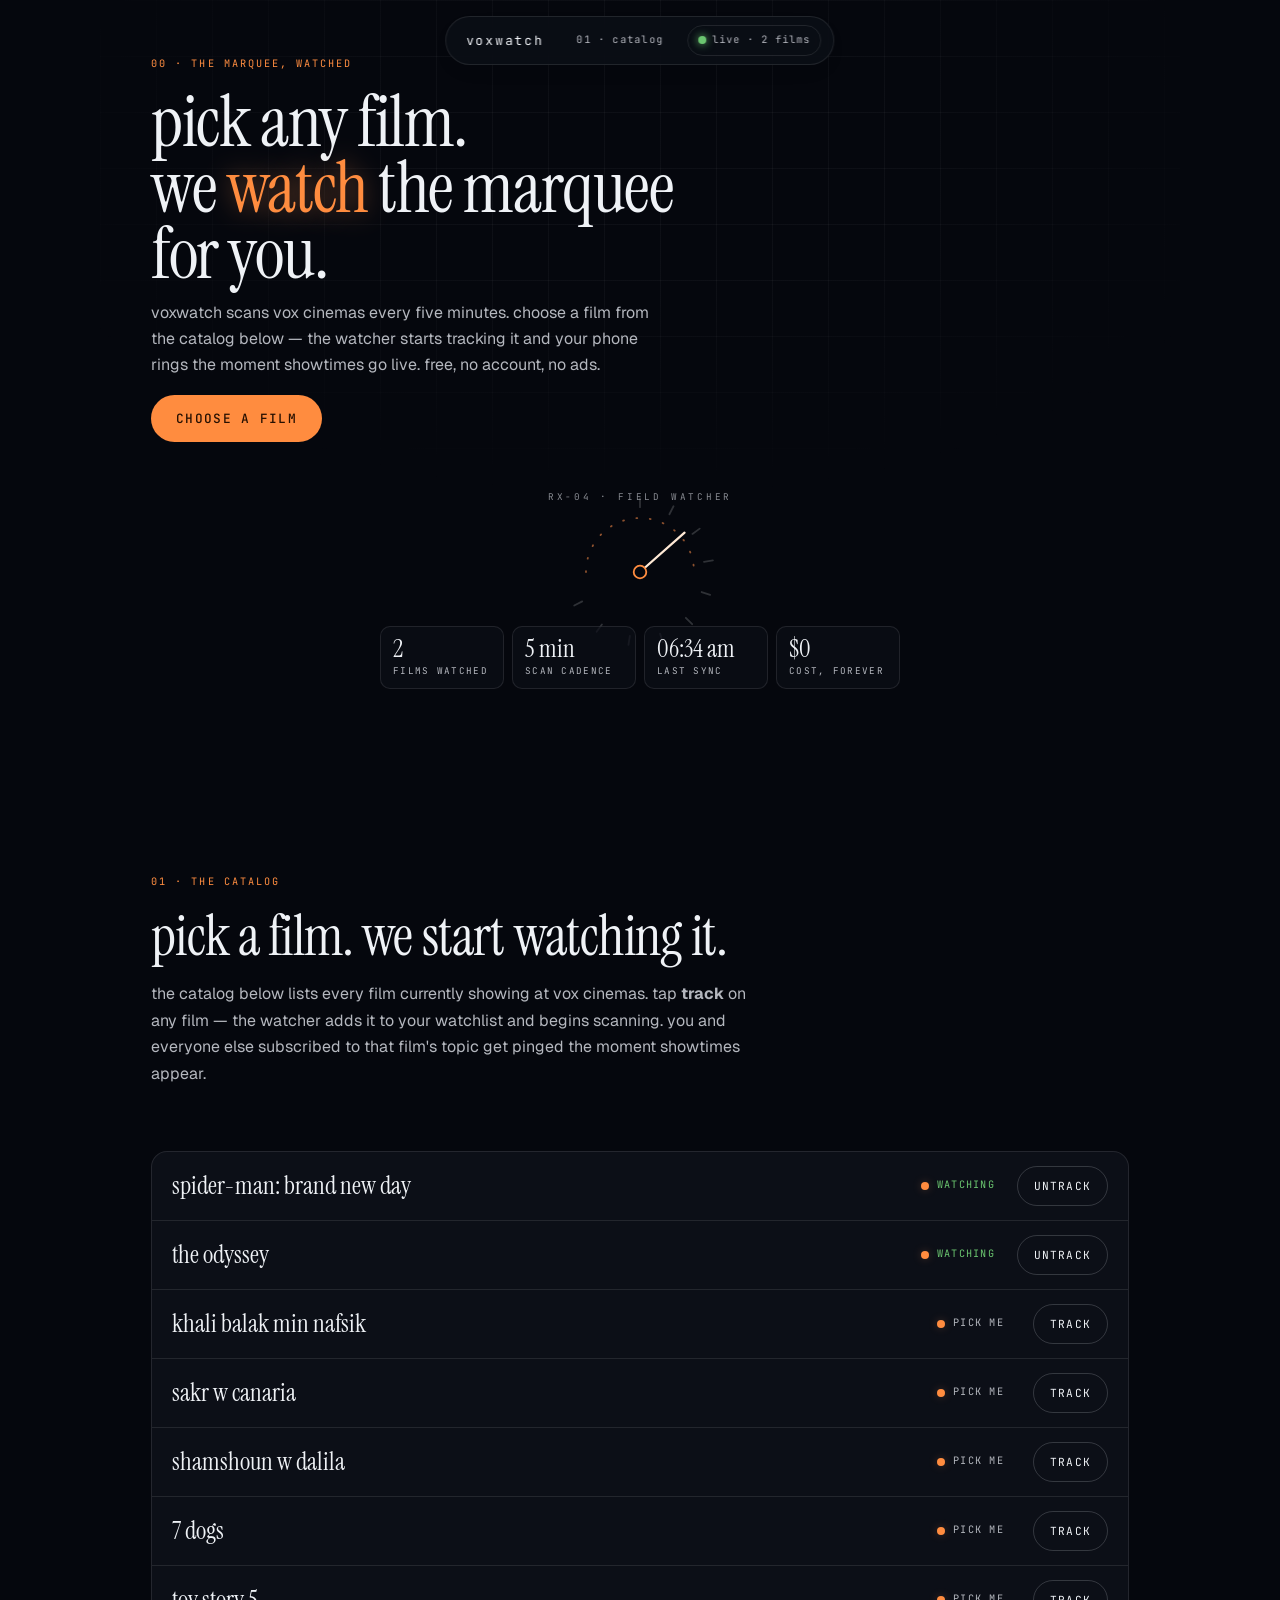
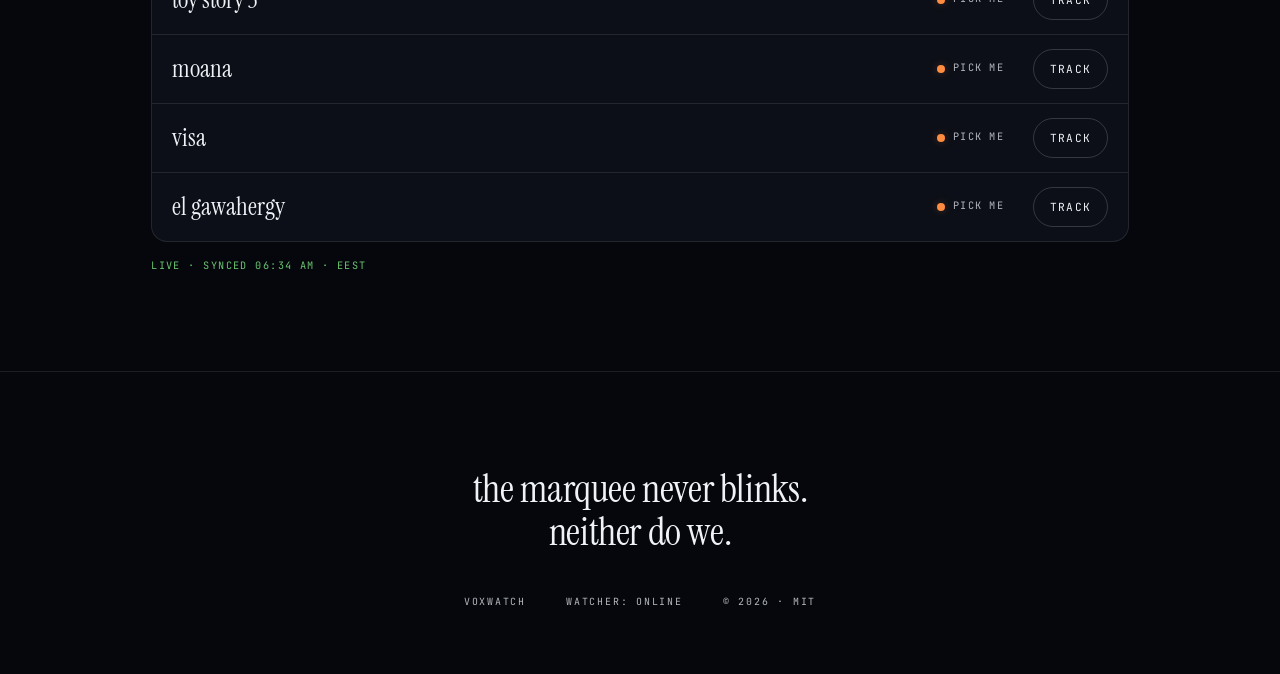
==== commit 9541330c: "catalog site with visitor picks via ntfy control topic + monitor fixes" ====
--- a/site/index.html
+++ b/site/index.html
@@ -3,15 +3,18 @@
 <head>
 <meta charset="utf-8">
 <meta name="viewport" content="width=device-width, initial-scale=1">
-<title>voxwatch Â· the marquee, watched for you</title>
-<meta name="description" content="Pick a film. voxwatch scans Vox Cinemas every five minutes and pings you the moment showtimes go live. Free, no account.">
+<title>voxwatch · the marquee, watched for you</title>
+<meta name="description" content="Pick any film from the Vox Cinemas catalog. voxwatch scans every five minutes and pings you the moment showtimes go live. Free, no account.">
 <link rel="preconnect" href="https://fonts.googleapis.com">
 <link rel="preconnect" href="https://fonts.gstatic.com" crossorigin>
 <link href="https://fonts.googleapis.com/css2?family=Instrument+Serif:ital@0&family=Geist:wght@400;500;600&family=JetBrains+Mono:wght@400;500&display=swap" rel="stylesheet">
 <link rel="stylesheet" href="css/tokens.css">
 <link rel="stylesheet" href="css/style.css">
 <script type="application/json" id="snapshot-data">
-{"last_synced":"2026-08-04T23:51:00+03:00","films":[{"slug":"the-odyssey","title":"The Odyssey","cinema":"City Centre Almaza","url":"https://egy.voxcinemas.com/movies/the-odyssey","topic":"voxwatch-the-odyssey","watched":true,"checked_at":"2026-08-04T23:51:00+03:00","days":[{"date":"20260806","label":"Thu 06","times":[{"time":"11:15","format":"2D","booking":""},{"time":"13:00","format":"2D","booking":""},{"time":"15:00","format":"2D","booking":""},{"time":"15:15","format":"2D","booking":""},{"time":"16:45","format":"2D","booking":""},{"time":"18:45","format":"2D","booking":""},{"time":"19:00","format":"2D","booking":""},{"time":"20:30","format":"2D","booking":""},{"time":"22:30","format":"2D","booking":""},{"time":"22:45","format":"2D","booking":""}]},{"date":"20260807","label":"Fri 07","times":[{"time":"11:15","format":"2D","booking":""},{"time":"13:00","format":"2D","booking":""},{"time":"15:00","format":"2D","booking":""},{"time":"15:15","format":"2D","booking":""},{"time":"16:45","format":"2D","booking":""},{"time":"18:45","format":"2D","booking":""},{"time":"19:00","format":"2D","booking":""},{"time":"20:30","format":"2D","booking":""},{"time":"22:30","format":"2D","booking":""},{"time":"22:45","format":"2D","booking":""}]},{"date":"20260808","label":"Sat 08","times":[{"time":"11:15","format":"2D","booking":""},{"time":"13:00","format":"2D","booking":""},{"time":"15:00","format":"2D","booking":""},{"time":"15:15","format":"2D","booking":""},{"time":"16:45","format":"2D","booking":""},{"time":"18:45","format":"2D","booking":""},{"time":"19:00","format":"2D","booking":""},{"time":"20:30","format":"2D","booking":""},{"time":"22:30","format":"2D","booking":""},{"time":"22:45","format":"2D","booking":""}]},{"date":"20260809","label":"Sun 09","times":[{"time":"11:15","format":"2D","booking":""},{"time":"13:00","format":"2D","booking":""},{"time":"15:00","format":"2D","booking":""},{"time":"15:15","format":"2D","booking":""},{"time":"16:45","format":"2D","booking":""},{"time":"18:45","format":"2D","booking":""},{"time":"19:00","format":"2D","booking":""},{"time":"20:30","format":"2D","booking":""},{"time":"22:30","format":"2D","booking":""},{"time":"22:45","format":"2D","booking":""}]},{"date":"20260810","label":"Mon 10","times":[{"time":"11:15","format":"2D","booking":""},{"time":"13:00","format":"2D","booking":""},{"time":"15:00","format":"2D","booking":""},{"time":"15:15","format":"2D","booking":""},{"time":"16:45","format":"2D","booking":""},{"time":"18:45","format":"2D","booking":""},{"time":"19:00","format":"2D","booking":""},{"time":"20:30","format":"2D","booking":""},{"time":"22:30","format":"2D","booking":""},{"time":"22:45","format":"2D","booking":""}]},{"date":"20260811","label":"Tue 11","times":[{"time":"11:15","format":"2D","booking":""},{"time":"13:00","format":"2D","booking":""},{"time":"15:00","format":"2D","booking":""},{"time":"15:15","format":"2D","booking":""},{"time":"16:45","format":"2D","booking":""},{"time":"18:45","format":"2D","booking":""},{"time":"19:00","format":"2D","booking":""},{"time":"20:30","format":"2D","booking":""},{"time":"22:30","format":"2D","booking":""},{"time":"22:45","format":"2D","booking":""}]},{"date":"20260812","label":"Wed 12","times":[{"time":"11:15","format":"2D","booking":""},{"time":"13:00","format":"2D","booking":""},{"time":"15:00","format":"2D","booking":""},{"time":"15:15","format":"2D","booking":""},{"time":"16:45","format":"2D","booking":""},{"time":"18:45","format":"2D","booking":""},{"time":"19:00","format":"2D","booking":""},{"time":"20:30","format":"2D","booking":""},{"time":"22:30","format":"2D","booking":""},{"time":"22:45","format":"2D","booking":""}]}]}]}
+{"last_synced":"2026-08-05T03:21:54+03:00","films":[{"slug":"the-odyssey","title":"The Odyssey","cinema":"City Centre Almaza","url":"https://egy.voxcinemas.com/movies/the-odyssey","topic":"voxwatch-the-odyssey","watched":true,"checked_at":"2026-08-05T03:14:20+0300","days":[{"date":"20260807","label":"Fri 07","times":[{"time":"10:30","format":"2D","booking":""},{"time":"10:45","format":"2D","booking":""},{"time":"11:15","format":"2D","booking":""},{"time":"13:00","format":"2D","booking":""},{"time":"15:00","format":"2D","booking":""},{"time":"15:15","format":"2D","booking":""},{"time":"16:45","format":"2D","booking":""},{"time":"18:45","format":"2D","booking":""},{"time":"19:00","format":"2D","booking":""},{"time":"20:30","format":"2D","booking":""}]}]}}
+</script>
+<script type="application/json" id="snapshot-catalog">
+{"updated":"2026-08-05T03:21:54+03:00","films":[{"slug":"spider-man-brand-new-day","title":"Spider-Man: Brand New Day","url":"https://egy.voxcinemas.com/movies/spider-man-brand-new-day","topic":"voxwatch-spider-man-brand-new-day"},{"slug":"the-odyssey","title":"The Odyssey","url":"https://egy.voxcinemas.com/movies/the-odyssey","topic":"voxwatch-the-odyssey"},{"slug":"khali-balak-min-nafsik-arabic","title":"Khali Balak Min Nafsik","url":"https://egy.voxcinemas.com/movies/khali-balak-min-nafsik-arabic","topic":"voxwatch-khali-balak-min-nafsik-arabic"},{"slug":"sakr-w-canaria-arabic","title":"Sakr w Canaria","url":"https://egy.voxcinemas.com/movies/sakr-w-canaria-arabic","topic":"voxwatch-sakr-w-canaria-arabic"},{"slug":"shamshoun-w-dalila-arabic","title":"Shamshoun w Dalila","url":"https://egy.voxcinemas.com/movies/shamshoun-w-dalila-arabic","topic":"voxwatch-shamshoun-w-dalila-arabic"},{"slug":"7-dogs-arabic","title":"7 Dogs","url":"https://egy.voxcinemas.com/movies/7-dogs-arabic","topic":"voxwatch-7-dogs-arabic"},{"slug":"toy-story-5-arabic","title":"Toy Story 5","url":"https://egy.voxcinemas.com/movies/toy-story-5-arabic","topic":"voxwatch-toy-story-5-arabic"},{"slug":"moana","title":"Moana","url":"https://egy.voxcinemas.com/movies/moana","topic":"voxwatch-moana"},{"slug":"visa-arabic","title":"Visa","url":"https://egy.voxcinemas.com/movies/visa-arabic","topic":"voxwatch-visa-arabic"},{"slug":"el-gawahergy-arabic","title":"El Gawahergy","url":"https://egy.voxcinemas.com/movies/el-gawahergy-arabic","topic":"voxwatch-el-gawahergy-arabic"}]}
 </script>
 <script defer src="js/vendor/qrcode.js"></script>
 <script defer src="js/main.js"></script>
@@ -21,10 +24,7 @@
 <nav class="nav" aria-label="primary">
   <a class="nav-wordmark" href="#top">voxwatch</a>
   <div class="nav-links">
-    <a href="#watchlist" class="nav-link">01 Â· watchlist</a>
-    <a href="#how" class="nav-link">02 Â· how it works</a>
-    <a href="#channels" class="nav-link">03 Â· channels</a>
-    <a href="#run" class="nav-link">04 Â· run your own</a>
+    <a href="#catalog" class="nav-link">01 · catalog</a>
   </div>
   <span class="nav-status" id="nav-status" data-state="loading" title="watcher status">
     <span class="status-dot" aria-hidden="true"></span>
@@ -36,12 +36,11 @@
 
   <section class="hero">
     <div class="hero-grid" aria-hidden="true"></div>
-    <p class="eyebrow">00 Â· the marquee, watched</p>
-    <h1 class="hero-title">pick a film.<br>we <em>watch</em> the marquee<br>for you.</h1>
-    <p class="hero-lede">voxwatch scans vox cinemas every five minutes. the moment showtimes go live for your film, your phone rings â€” free, no account, no ads. subscribe once, forget about it.</p>
+    <p class="eyebrow">00 · the marquee, watched</p>
+    <h1 class="hero-title">pick any film.<br>we <em>watch</em> the marquee<br>for you.</h1>
+    <p class="hero-lede">voxwatch scans vox cinemas every five minutes. choose a film from the catalog below — the watcher starts tracking it and your phone rings the moment showtimes go live. free, no account, no ads.</p>
     <div class="hero-cta">
-      <a class="btn btn-primary" href="#watchlist">choose a film</a>
-      <a class="btn btn-ghost" href="#how">how it works</a>
+      <a class="btn btn-primary" href="#catalog">choose a film</a>
     </div>
     <div class="apparatus">
       <svg class="dial" viewBox="0 0 200 200" aria-hidden="true">
@@ -64,88 +63,27 @@
       <div class="dial-callouts">
         <div class="callout"><span class="callout-k" id="c-films">0</span><span class="callout-v">films watched</span></div>
         <div class="callout"><span class="callout-k">5 min</span><span class="callout-v">scan cadence</span></div>
-        <div class="callout"><span class="callout-k" id="c-sync">â€”</span><span class="callout-v">last sync</span></div>
+        <div class="callout"><span class="callout-k" id="c-sync">—</span><span class="callout-v">last sync</span></div>
         <div class="callout"><span class="callout-k">$0</span><span class="callout-v">cost, forever</span></div>
       </div>
-      <p class="stencil">RX-04 Â· field watcher</p>
+      <p class="stencil">RX-04 · field watcher</p>
     </div>
   </section>
 
-  <section class="section" id="watchlist">
-    <p class="eyebrow">01 Â· the watchlist</p>
-    <h2 class="section-title">what we watch right now.</h2>
-    <p class="section-lede">pick a film, tap notify me. that film has its own push topic â€” <span class="mono-inline">voxwatch-&lt;slug&gt;</span> â€” and everyone subscribed hears the same marquee at the same time.</p>
-    <div class="ledger" id="ledger">
+  <section class="section" id="catalog">
+    <p class="eyebrow">01 · the catalog</p>
+    <h2 class="section-title">pick a film. we start watching it.</h2>
+    <p class="section-lede">the catalog below lists every film currently showing at vox cinemas. tap <strong>track</strong> on any film — the watcher adds it to your watchlist and begins scanning. you and everyone else subscribed to that film's topic get pinged the moment showtimes appear.</p>
+    <div class="ledger" id="catalog-ledger">
       <div class="ledger-head">
-        <span>film</span><span>cinema</span><span>next</span><span>status</span><span class="sr-only">subscribe</span>
+        <span>film</span><span>status</span><span class="sr-only">action</span>
       </div>
-      <div class="ledger-empty" id="ledger-empty">loading the watchlistâ€¦</div>
+      <div class="ledger-empty" id="catalog-empty">loading the catalog…</div>
     </div>
-    <p class="source-line" id="source-line" data-state="loading">â€”</p>
+    <p class="source-line" id="source-line" data-state="loading">—</p>
     <noscript>
-      <p class="noscript">javascript is off, so the list below is a static snapshot from <time datetime="2026-08-04T23:51:00+03:00">04 aug 23:51</time>. to subscribe to a film, open its topic in the ntfy app: <span class="mono-inline">voxwatch-the-odyssey</span>.</p>
+      <p class="noscript">javascript is off. the catalog below is a static snapshot. to track a film, open its topic in the ntfy app: <span class="mono-inline">voxwatch-the-odyssey</span>.</p>
     </noscript>
-  </section>
-
-  <section class="section" id="how">
-    <p class="eyebrow">02 Â· how it works</p>
-    <h2 class="section-title">three steps. no account.</h2>
-    <div class="steps">
-      <article class="step">
-        <span class="step-num">01</span>
-        <h3 class="step-title">pick a film</h3>
-        <p class="step-body">choose anything on the watchlist â€” the films the watcher is scanning right now.</p>
-      </article>
-      <article class="step">
-        <span class="step-num">02</span>
-        <h3 class="step-title">tap notify me</h3>
-        <p class="step-body">you land on the film&rsquo;s ntfy topic â€” subscribe in the phone app, or in the browser for desktop pushes. no signup, no email.</p>
-      </article>
-      <article class="step">
-        <span class="step-num">03</span>
-        <h3 class="step-title">get pinged</h3>
-        <p class="step-body">the watcher scans every five minutes. the moment showtimes go live, a push goes to everyone on that topic.</p>
-      </article>
-    </div>
-    <p class="honest-note">the whole machine: one bash script, one config file, one always-on machine (a pc, a raspberry pi, wsl). while it runs, the watchlist below is live.</p>
-  </section>
-
-  <section class="section" id="channels">
-    <p class="eyebrow">03 Â· the channels</p>
-    <h2 class="section-title">the watcher speaks your language.</h2>
-    <p class="section-lede">visitors subscribe per film on ntfy. the watcher&rsquo;s owner can also mirror everything to any channel they already live in â€” all of them free.</p>
-    <div class="spec">
-      <div class="spec-row spec-head">
-        <span>channel</span><span>used for</span><span>account</span><span>cost</span>
-      </div>
-      <div class="spec-row"><span class="spec-name">ntfy.sh</span><span>the visitor channel â€” one topic per film</span><span>none</span><span>free</span></div>
-      <div class="spec-row"><span class="spec-name">pushover</span><span>owner alert mirror</span><span>optional</span><span>free Â· 7,500 msgs/mo</span></div>
-      <div class="spec-row"><span class="spec-name">telegram</span><span>owner alert mirror</span><span>bot token</span><span>free</span></div>
-      <div class="spec-row"><span class="spec-name">discord</span><span>owner alert mirror</span><span>webhook</span><span>free</span></div>
-      <div class="spec-row"><span class="spec-name">email / sms-gateway</span><span>owner alert mirror</span><span>email address</span><span>free</span></div>
-      <div class="spec-row"><span class="spec-name">gotify</span><span>owner alert mirror</span><span>self-hosted</span><span>free</span></div>
-    </div>
-  </section>
-
-  <section class="section" id="run">
-    <p class="eyebrow">04 Â· run your own</p>
-    <h2 class="section-title">watch any film. on any cinema.</h2>
-    <p class="section-lede">voxwatch is open source. clone it, add one line per film, schedule it, done. your watchlist becomes the website.</p>
-    <div class="install">
-      <pre class="install-block"><code>git clone https://github.com/Mohamedrwash/vox-showtimes-monitor
-cd vox-showtimes-monitor
-cp monitor.conf.example monitor.conf
-cp movies.conf.example movies.conf    <span class="c-comment"># one line per film</span>
-<span class="c-comment">#   slug|name|cinema|https://egy.voxcinemas.com/movies/&lt;slug&gt;</span>
-./src/vox-monitor.sh                  <span class="c-comment"># run a pass (or cron it every 5 min)</span></code></pre>
-      <a class="btn btn-primary" href="https://github.com/Mohamedrwash/vox-showtimes-monitor" rel="noopener">get the watcher</a>
-    </div>
-    <div class="stats-row">
-      <div class="stat"><span class="stat-k">5 min</span><span class="stat-v">scan cadence</span></div>
-      <div class="stat"><span class="stat-k">6</span><span class="stat-v">notification channels</span></div>
-      <div class="stat"><span class="stat-k" id="stat-films">0</span><span class="stat-v">films watched by this instance</span></div>
-      <div class="stat"><span class="stat-k">$0</span><span class="stat-v">cost, forever</span></div>
-    </div>
   </section>
 
 </main>
@@ -155,27 +93,27 @@
   <div class="footer-meta">
     <span>voxwatch</span>
     <span id="footer-status">watcher: connecting</span>
-    <span>Â© 2026 Â· mit</span>
+    <span>© 2026 · mit</span>
   </div>
 </footer>
 
 <dialog class="subscribe-dialog" id="subscribe-dialog" aria-labelledby="dialog-title">
   <div class="dialog-head">
     <p class="eyebrow" id="dialog-eyebrow">tracking</p>
-    <button class="dialog-close" id="dialog-close" aria-label="close">Ã—</button>
+    <button class="dialog-close" id="dialog-close" aria-label="close">×</button>
   </div>
-  <h2 class="dialog-title" id="dialog-title">â€”</h2>
-  <p class="dialog-cinema mono-inline" id="dialog-cinema">â€”</p>
+  <h2 class="dialog-title" id="dialog-title">—</h2>
+  <p class="dialog-cinema mono-inline" id="dialog-cinema">—</p>
   <div class="dialog-times" id="dialog-times"></div>
   <div class="dialog-subscribe">
     <div class="qr" id="dialog-qr" role="img" aria-label="qr code for the ntfy topic"></div>
     <div class="dialog-actions">
       <a class="btn btn-primary" id="dialog-link" href="#" target="_blank" rel="noopener">subscribe in ntfy</a>
       <p class="dialog-topicline">
-        <span class="mono-inline" id="dialog-topic">â€”</span>
+        <span class="mono-inline" id="dialog-topic">—</span>
         <button class="copy-btn" id="dialog-copy" type="button">copy</button>
       </p>
-      <p class="dialog-note">opens ntfy&rsquo;s app or web page â€” tap subscribe there, done. free, no account.</p>
+      <p class="dialog-note">opens ntfy's app or web page — tap subscribe there, done. free, no account.</p>
     </div>
   </div>
   <form method="dialog" class="dialog-foot">
@@ -184,4 +122,4 @@
 </dialog>
 
 </body>
-</html>
+</html>
--- a/site/css/style.css
+++ b/site/css/style.css
@@ -5,7 +5,7 @@
    macrostructure: ledger watchlist (prototype skill · ledger)
    nav: N5 floating pill · footer: Ft5 statement
    (N5/Ft5 kept from prior build — same product identity)
-   component: F3 tabular spec sheet
+   component: ledger catalog with track/untrack
    ------------------------------------------------------------
    pre-emit critique: P5 H4 E5 S5 R4 V4
    slop: pass (all 58) · contrast: pass (40–41)
@@ -356,7 +356,7 @@
   opacity: 0.75;
 }
 
-/* ---- ledger (the watchlist) --------------------------------- */
+/* ---- ledger (catalog) --------------------------------------- */
 
 .ledger {
   border: 1px solid var(--color-rule);
@@ -368,7 +368,7 @@
 .ledger-head,
 .ledger-row {
   display: grid;
-  grid-template-columns: minmax(0, 2.2fr) minmax(0, 1.6fr) minmax(0, 1fr) minmax(0, 1.1fr) auto;
+  grid-template-columns: minmax(0, 1fr) minmax(0, 80px) auto;
   gap: var(--space-md);
   align-items: center;
   padding: 14px 20px;
@@ -391,22 +391,13 @@
 
 .ledger-row:last-child { border-bottom: 0; }
 
-.ledger-row.film-title {
+.ledger-row .film-title {
   font-family: var(--font-display);
   font-size: var(--text-lg);
   line-height: 1.15;
   color: var(--color-ink);
 }
 
-.ledger-row .film-cinema,
-.ledger-row .film-next {
-  font-family: var(--font-label);
-  font-size: var(--text-xs);
-  color: var(--color-muted);
-}
-
-.ledger-row .film-next { font-variant-numeric: tabular-nums; }
-
 .ledger-status {
   display: inline-flex;
   align-items: center;
@@ -415,8 +406,10 @@
   font-size: 0.64rem;
   letter-spacing: 0.12em;
   text-transform: uppercase;
-  color: var(--color-muted);
-}
+}
+
+.ledger-status.watching { color: var(--color-success); }
+.ledger-status.not-watching { color: var(--color-muted); }
 
 .ledger-dot {
   width: 8px; height: 8px;
@@ -478,139 +471,9 @@
   font-size: var(--text-sm);
 }
 
-/* ---- steps --------------------------------------------------- */
-
-.steps {
-  display: grid;
-  grid-template-columns: repeat(3, 1fr);
-  gap: var(--space-md);
-  margin-bottom: var(--space-lg);
-}
-
-.step {
-  padding: var(--space-xl) var(--space-lg);
-  border: 1px solid var(--color-rule);
-  border-radius: var(--radius-lg);
-  background: var(--color-paper-2);
-}
-
-.step-num {
-  font-family: var(--font-label);
-  font-size: var(--text-xs);
-  letter-spacing: 0.2em;
-  color: var(--color-accent);
-}
-
-.step-title {
-  font-family: var(--font-display);
-  font-weight: 400;
-  font-size: var(--text-lg);
-  margin: var(--space-sm) 0 var(--space-xs);
-  line-height: 1.15;
-  overflow-wrap: anywhere;
-  min-width: 0;
-}
-
-.step-body {
-  color: var(--color-muted);
-  font-size: var(--text-sm);
-}
-
-.honest-note {
-  border-left: 2px solid var(--color-accent);
-  padding-left: var(--space-md);
-  color: var(--color-muted);
-  max-width: 60ch;
-  font-size: var(--text-sm);
-}
-
-/* ---- spec sheet (F3) ----------------------------------------- */
-
-.spec {
-  border: 1px solid var(--color-rule);
-  border-radius: var(--radius-lg);
-  overflow: hidden;
-  background: var(--color-paper-2);
-}
-
-.spec-row {
-  display: grid;
-  grid-template-columns: minmax(0, 1.2fr) minmax(0, 2fr) minmax(0, 1fr) minmax(0, 1.3fr);
-  gap: var(--space-md);
-  align-items: center;
-  padding: 14px 20px;
-  border-bottom: 1px solid var(--color-rule);
-}
-
-.spec-row:last-child { border-bottom: 0; }
-
-.spec-head {
-  font-family: var(--font-label);
-  font-size: 0.62rem;
-  letter-spacing: 0.18em;
-  text-transform: uppercase;
-  color: var(--color-muted);
-  background: var(--color-paper-3);
-}
-
-.spec-row > span { font-size: var(--text-sm); color: var(--color-ink-2); }
-.spec-name { font-family: var(--font-label); font-size: var(--text-xs) !important; letter-spacing: 0.08em; }
-
-/* ---- install --------------------------------------------------- */
-
-.install {
-  display: flex;
-  flex-direction: column;
-  gap: var(--space-lg);
-  align-items: flex-start;
-}
-
-.install-block {
-  width: 100%;
-  overflow-x: auto;
-  padding: var(--space-lg);
-  border: 1px solid var(--color-rule);
-  border-radius: var(--radius-lg);
-  background: var(--color-paper-2);
-  font-family: var(--font-label);
-  font-size: var(--text-sm);
-  line-height: 1.8;
-  color: var(--color-ink-2);
-}
-
-.install-block .c-comment { color: var(--color-muted); }
-
-.stats-row {
-  display: grid;
-  grid-template-columns: repeat(4, 1fr);
-  gap: var(--space-sm);
-  margin-top: var(--space-xl);
-}
-
-.stat {
-  padding: var(--space-md);
-  border: 1px solid var(--color-rule);
-  border-radius: var(--radius-md);
-  background: var(--color-paper-2);
-}
-
-.stat-k {
-  display: block;
-  font-family: var(--font-display);
-  font-size: var(--text-xl);
-  font-variant-numeric: tabular-nums;
-  color: var(--color-ink);
-  line-height: 1.1;
-}
-
-.stat-v {
-  display: block;
-  margin-top: 4px;
-  font-family: var(--font-label);
-  font-size: 0.6rem;
-  letter-spacing: 0.14em;
-  text-transform: uppercase;
-  color: var(--color-muted);
+@keyframes rise {
+  from { opacity: 0; transform: translateY(6px); }
+  to { opacity: 1; transform: translateY(0); }
 }
 
 /* ---- footer (Ft5 statement) ------------------------------------ */
@@ -730,7 +593,8 @@
   overflow-y: auto;
 }
 
-.time-chip {
+.time-chip,
+.time-chip-link {
   font-family: var(--font-label);
   font-size: var(--text-xs);
   font-variant-numeric: tabular-nums;
@@ -738,7 +602,10 @@
   border: 1px solid var(--color-rule);
   border-radius: var(--radius-sm);
   color: var(--color-muted);
-}
+  text-decoration: none;
+}
+
+.time-chip-link:hover { color: var(--color-accent); border-color: var(--color-accent); }
 
 .dialog-subscribe {
   display: flex;
@@ -813,19 +680,13 @@
   .btn-ghost:hover { border-color: var(--color-accent); color: var(--color-accent); }
   .copy-btn:hover { color: var(--color-ink); border-color: var(--color-rule-2); }
   .dialog-close:hover { color: var(--color-ink); border-color: var(--color-rule-2); }
+  .time-chip-link:hover { color: var(--color-accent); border-color: var(--color-accent); }
 }
 
 /* ---- responsive ----------------------------------------------------- */
 
 @media (max-width: 60rem) {
   .nav-links { display: none; }
-  .steps { grid-template-columns: 1fr; }
-  .spec-row {
-    grid-template-columns: 1fr 1.4fr;
-  }
-  .spec-head { display: none; }
-  .spec-row:not(.spec-head) { grid-template-columns: 1fr 1fr; }
-  .stats-row { grid-template-columns: repeat(2, 1fr); }
   .dialog-subscribe { flex-direction: column; align-items: flex-start; }
 }
 
@@ -841,18 +702,14 @@
     grid-template-columns: 1fr auto;
     grid-template-areas:
       "title status"
-      "cinema chip"
-      "next chip";
+      "chip chip";
     row-gap: 6px;
     padding: 16px 18px;
   }
-  .ledger-row.film-title { grid-area: title; }
-  .ledger-row .film-cinema { grid-area: cinema; }
-  .ledger-row .film-next { grid-area: next; }
+  .ledger-row .film-title { grid-area: title; }
   .ledger-status { grid-area: status; justify-self: end; }
-  .ledger-row .chip { grid-area: chip; align-self: center; }
+  .ledger-row .chip { grid-area: chip; align-self: center; width: 100%; text-align: center; }
   .footer-meta { flex-direction: column; gap: var(--space-xs); }
-  .stats-row { grid-template-columns: 1fr; }
 }
 
 /* ---- coarse pointers ------------------------------------------------ */
@@ -880,4 +737,4 @@
 
 a:focus-visible, button:focus-visible {
   outline-offset: 2px;
-}
+}
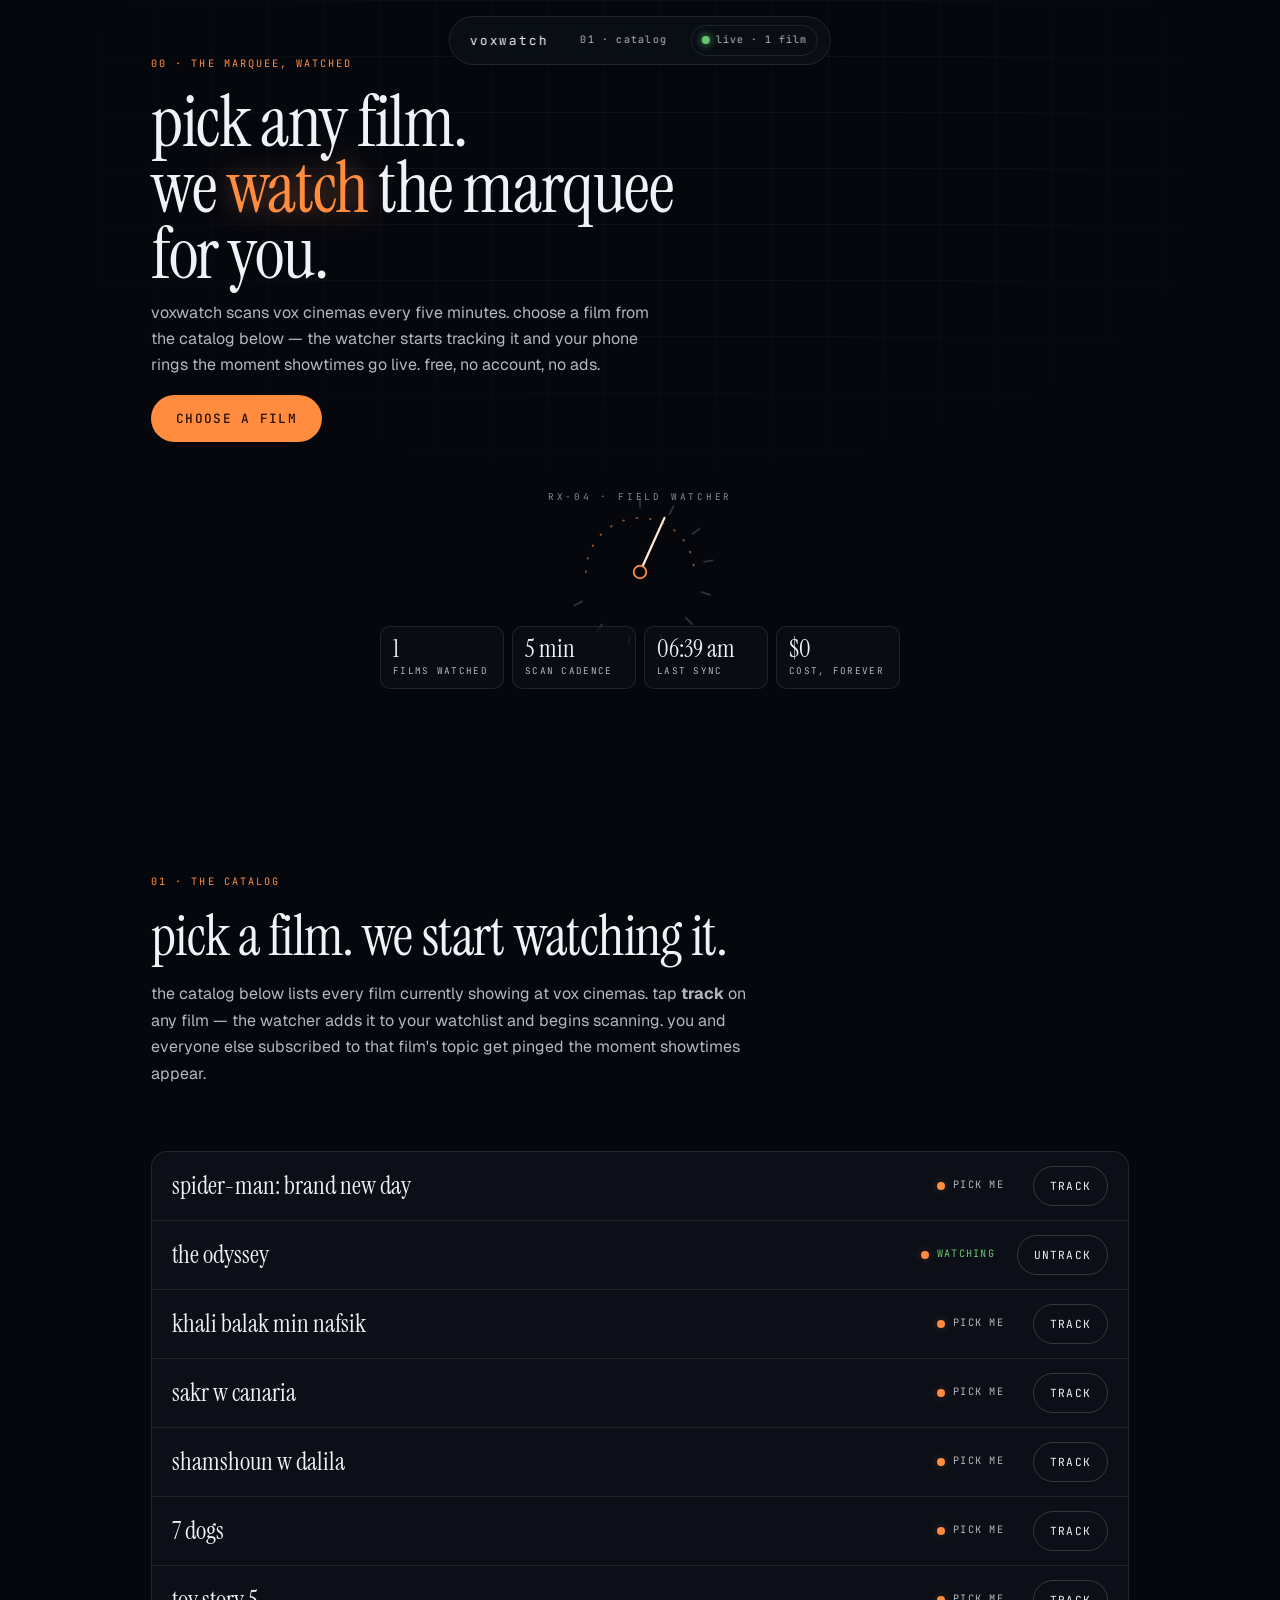
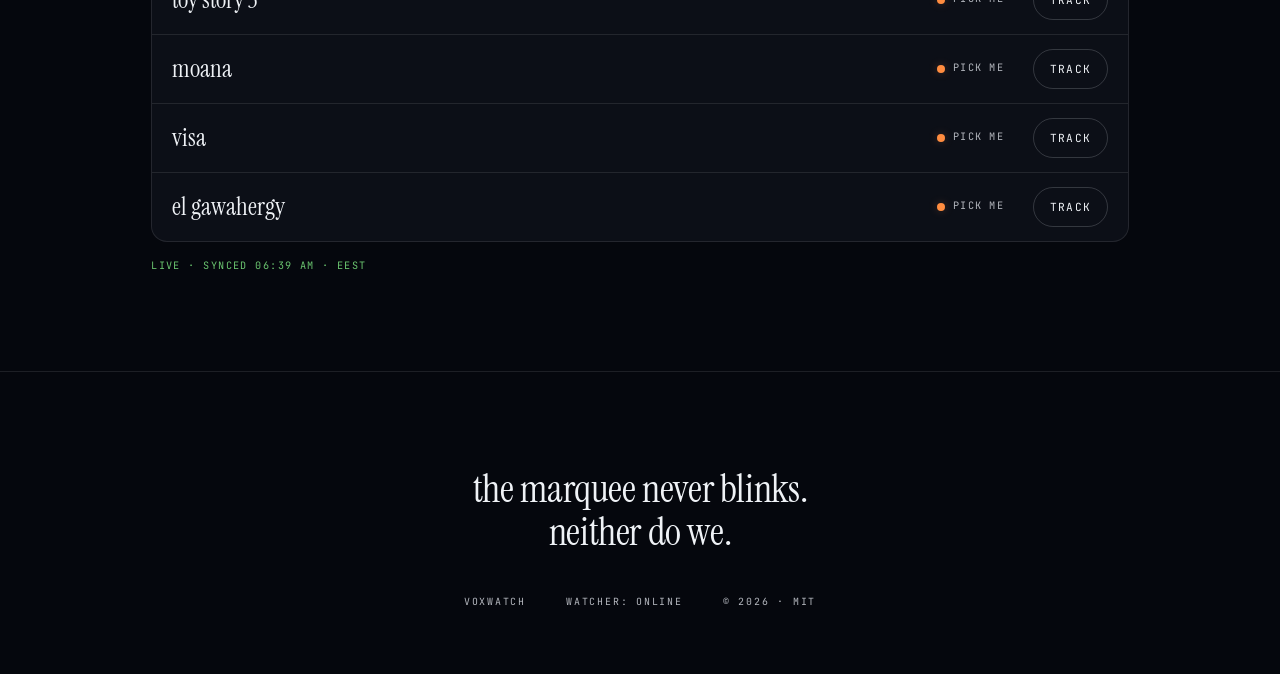
==== commit e05c60bc: "refresh offline snapshot data + hallmark log note" ====
--- a/site/index.html
+++ b/site/index.html
@@ -11,7 +11,7 @@
 <link rel="stylesheet" href="css/tokens.css">
 <link rel="stylesheet" href="css/style.css">
 <script type="application/json" id="snapshot-data">
-{"last_synced":"2026-08-05T03:21:54+03:00","films":[{"slug":"the-odyssey","title":"The Odyssey","cinema":"City Centre Almaza","url":"https://egy.voxcinemas.com/movies/the-odyssey","topic":"voxwatch-the-odyssey","watched":true,"checked_at":"2026-08-05T03:14:20+0300","days":[{"date":"20260807","label":"Fri 07","times":[{"time":"10:30","format":"2D","booking":""},{"time":"10:45","format":"2D","booking":""},{"time":"11:15","format":"2D","booking":""},{"time":"13:00","format":"2D","booking":""},{"time":"15:00","format":"2D","booking":""},{"time":"15:15","format":"2D","booking":""},{"time":"16:45","format":"2D","booking":""},{"time":"18:45","format":"2D","booking":""},{"time":"19:00","format":"2D","booking":""},{"time":"20:30","format":"2D","booking":""}]}]}}
+{"last_synced":"2026-08-05T09:39:14+0300","films":[{"slug":"the-odyssey","title":"The Odyssey","cinema":"City Centre Almaza","url":"https://egy.voxcinemas.com/movies/the-odyssey","topic":"voxwatch-the-odyssey","watched":true,"checked_at":"2026-08-05T09:39:14+0300","days":[{"date":"20260807","label":"Fri 07 Aug","times":[{"time":"11:15am","format":"IMAX","booking":"https://egy.voxcinemas.com/booking/0047-268325"},{"time":"3:00pm","format":"IMAX","booking":"https://egy.voxcinemas.com/booking/0047-268326"},{"time":"6:45pm","format":"IMAX","booking":"https://egy.voxcinemas.com/booking/0047-268327"},{"time":"10:30pm","format":"IMAX","booking":"https://egy.voxcinemas.com/booking/0047-268328"},{"time":"3:15pm","format":"GOLD","booking":"https://egy.voxcinemas.com/booking/0047-268003"},{"time":"7:00pm","format":"GOLD","booking":"https://egy.voxcinemas.com/booking/0047-268004"},{"time":"1:00pm","format":"Standard","booking":"https://egy.voxcinemas.com/booking/0047-267840"},{"time":"4:45pm","format":"Standard","booking":"https://egy.voxcinemas.com/booking/0047-267841"},{"time":"8:30pm","format":"Standard","booking":"https://egy.voxcinemas.com/booking/0047-267842"}]},{"date":"20260808","label":"Sat 08 Aug","times":[{"time":"11:15am","format":"IMAX","booking":"https://egy.voxcinemas.com/booking/0047-268062"},{"time":"3:00pm","format":"IMAX","booking":"https://egy.voxcinemas.com/booking/0047-268063"},{"time":"6:45pm","format":"IMAX","booking":"https://egy.voxcinemas.com/booking/0047-268064"},{"time":"10:30pm","format":"IMAX","booking":"https://egy.voxcinemas.com/booking/0047-268065"},{"time":"3:15pm","format":"GOLD","booking":"https://egy.voxcinemas.com/booking/0047-268007"},{"time":"7:00pm","format":"GOLD","booking":"https://egy.voxcinemas.com/booking/0047-268008"},{"time":"10:45pm","format":"GOLD","booking":"https://egy.voxcinemas.com/booking/0047-268009"},{"time":"1:00pm","format":"Standard","booking":"https://egy.voxcinemas.com/booking/0047-267843"},{"time":"4:45pm","format":"Standard","booking":"https://egy.voxcinemas.com/booking/0047-267844"},{"time":"8:30pm","format":"Standard","booking":"https://egy.voxcinemas.com/booking/0047-267845"}]},{"date":"20260809","label":"Sun 09 Aug","times":[{"time":"11:15am","format":"IMAX","booking":"https://egy.voxcinemas.com/booking/0047-268293"},{"time":"6:45pm","format":"IMAX","booking":"https://egy.voxcinemas.com/booking/0047-268295"},{"time":"10:30pm","format":"IMAX","booking":"https://egy.voxcinemas.com/booking/0047-268296"},{"time":"3:15pm","format":"GOLD","booking":"https://egy.voxcinemas.com/booking/0047-268011"},{"time":"7:00pm","format":"GOLD","booking":"https://egy.voxcinemas.com/booking/0047-268012"},{"time":"10:45pm","format":"GOLD","booking":"https://egy.voxcinemas.com/booking/0047-268013"},{"time":"1:00pm","format":"Standard","booking":"https://egy.voxcinemas.com/booking/0047-267846"},{"time":"4:45pm","format":"Standard","booking":"https://egy.voxcinemas.com/booking/0047-267847"},{"time":"8:30pm","format":"Standard","booking":"https://egy.voxcinemas.com/booking/0047-267848"}]},{"date":"20260810","label":"Mon 10 Aug","times":[{"time":"11:15am","format":"IMAX","booking":"https://egy.voxcinemas.com/booking/0047-268301"},{"time":"3:00pm","format":"IMAX","booking":"https://egy.voxcinemas.com/booking/0047-268302"},{"time":"6:45pm","format":"IMAX","booking":"https://egy.voxcinemas.com/booking/0047-268303"},{"time":"10:30pm","format":"IMAX","booking":"https://egy.voxcinemas.com/booking/0047-268304"},{"time":"3:15pm","format":"GOLD","booking":"https://egy.voxcinemas.com/booking/0047-268015"},{"time":"7:00pm","format":"GOLD","booking":"https://egy.voxcinemas.com/booking/0047-268016"},{"time":"10:45pm","format":"GOLD","booking":"https://egy.voxcinemas.com/booking/0047-268017"},{"time":"1:00pm","format":"Standard","booking":"https://egy.voxcinemas.com/booking/0047-267849"},{"time":"4:45pm","format":"Standard","booking":"https://egy.voxcinemas.com/booking/0047-267850"},{"time":"8:30pm","format":"Standard","booking":"https://egy.voxcinemas.com/booking/0047-267851"}]},{"date":"20260811","label":"Tue 11 Aug","times":[{"time":"11:15am","format":"IMAX","booking":"https://egy.voxcinemas.com/booking/0047-268309"},{"time":"3:00pm","format":"IMAX","booking":"https://egy.voxcinemas.com/booking/0047-268310"},{"time":"6:45pm","format":"IMAX","booking":"https://egy.voxcinemas.com/booking/0047-268311"},{"time":"10:30pm","format":"IMAX","booking":"https://egy.voxcinemas.com/booking/0047-268312"},{"time":"3:15pm","format":"GOLD","booking":"https://egy.voxcinemas.com/booking/0047-268019"},{"time":"7:00pm","format":"GOLD","booking":"https://egy.voxcinemas.com/booking/0047-268020"},{"time":"10:45pm","format":"GOLD","booking":"https://egy.voxcinemas.com/booking/0047-268021"},{"time":"1:00pm","format":"Standard","booking":"https://egy.voxcinemas.com/booking/0047-267852"},{"time":"4:45pm","format":"Standard","booking":"https://egy.voxcinemas.com/booking/0047-267853"},{"time":"8:30pm","format":"Standard","booking":"https://egy.voxcinemas.com/booking/0047-267854"}]},{"date":"20260812","label":"Wed 12 Aug","times":[{"time":"11:15am","format":"IMAX","booking":"https://egy.voxcinemas.com/booking/0047-268317"},{"time":"3:00pm","format":"IMAX","booking":"https://egy.voxcinemas.com/booking/0047-268318"},{"time":"6:45pm","format":"IMAX","booking":"https://egy.voxcinemas.com/booking/0047-268319"},{"time":"10:30pm","format":"IMAX","booking":"https://egy.voxcinemas.com/booking/0047-268320"},{"time":"3:15pm","format":"GOLD","booking":"https://egy.voxcinemas.com/booking/0047-268023"},{"time":"7:00pm","format":"GOLD","booking":"https://egy.voxcinemas.com/booking/0047-268024"},{"time":"10:45pm","format":"GOLD","booking":"https://egy.voxcinemas.com/booking/0047-268025"},{"time":"1:00pm","format":"Standard","booking":"https://egy.voxcinemas.com/booking/0047-267855"},{"time":"4:45pm","format":"Standard","booking":"https://egy.voxcinemas.com/booking/0047-267856"},{"time":"8:30pm","format":"Standard","booking":"https://egy.voxcinemas.com/booking/0047-267857"}]}]}]}
 </script>
 <script type="application/json" id="snapshot-catalog">
 {"updated":"2026-08-05T03:21:54+03:00","films":[{"slug":"spider-man-brand-new-day","title":"Spider-Man: Brand New Day","url":"https://egy.voxcinemas.com/movies/spider-man-brand-new-day","topic":"voxwatch-spider-man-brand-new-day"},{"slug":"the-odyssey","title":"The Odyssey","url":"https://egy.voxcinemas.com/movies/the-odyssey","topic":"voxwatch-the-odyssey"},{"slug":"khali-balak-min-nafsik-arabic","title":"Khali Balak Min Nafsik","url":"https://egy.voxcinemas.com/movies/khali-balak-min-nafsik-arabic","topic":"voxwatch-khali-balak-min-nafsik-arabic"},{"slug":"sakr-w-canaria-arabic","title":"Sakr w Canaria","url":"https://egy.voxcinemas.com/movies/sakr-w-canaria-arabic","topic":"voxwatch-sakr-w-canaria-arabic"},{"slug":"shamshoun-w-dalila-arabic","title":"Shamshoun w Dalila","url":"https://egy.voxcinemas.com/movies/shamshoun-w-dalila-arabic","topic":"voxwatch-shamshoun-w-dalila-arabic"},{"slug":"7-dogs-arabic","title":"7 Dogs","url":"https://egy.voxcinemas.com/movies/7-dogs-arabic","topic":"voxwatch-7-dogs-arabic"},{"slug":"toy-story-5-arabic","title":"Toy Story 5","url":"https://egy.voxcinemas.com/movies/toy-story-5-arabic","topic":"voxwatch-toy-story-5-arabic"},{"slug":"moana","title":"Moana","url":"https://egy.voxcinemas.com/movies/moana","topic":"voxwatch-moana"},{"slug":"visa-arabic","title":"Visa","url":"https://egy.voxcinemas.com/movies/visa-arabic","topic":"voxwatch-visa-arabic"},{"slug":"el-gawahergy-arabic","title":"El Gawahergy","url":"https://egy.voxcinemas.com/movies/el-gawahergy-arabic","topic":"voxwatch-el-gawahergy-arabic"}]}
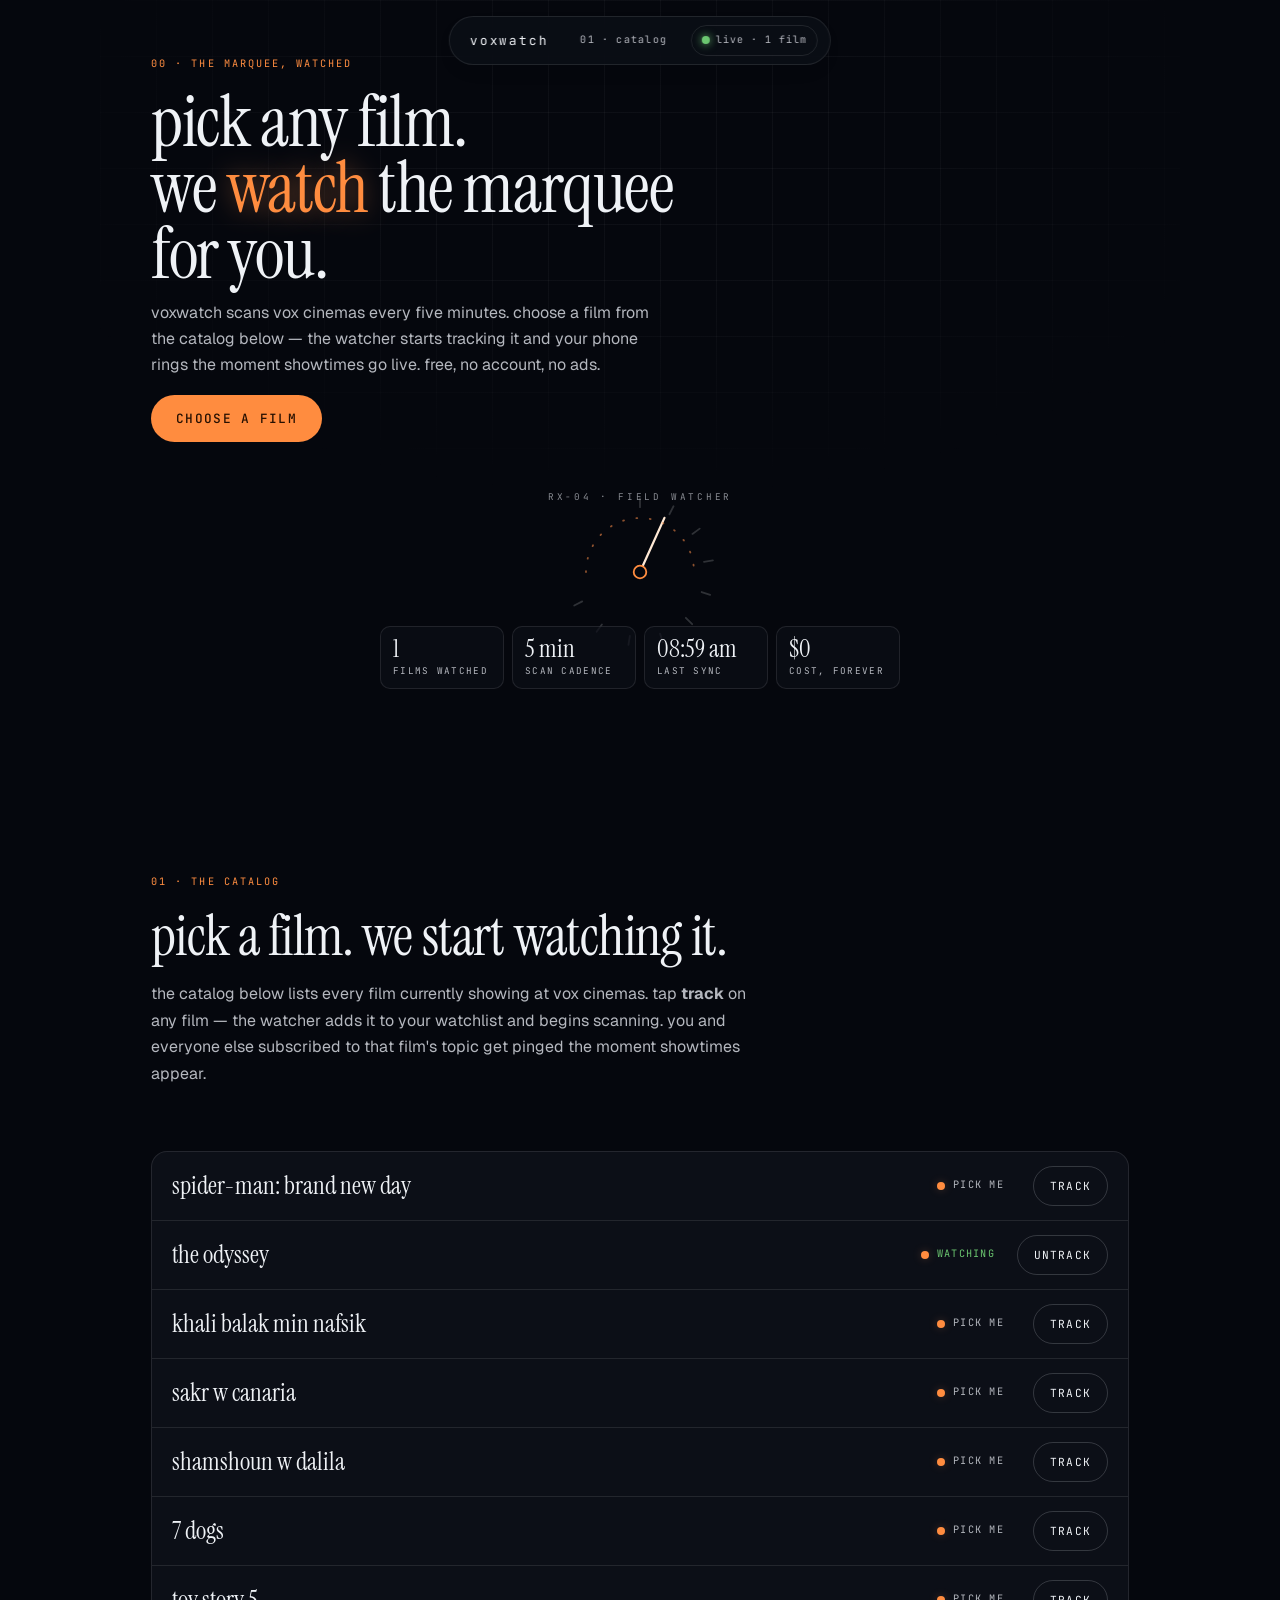
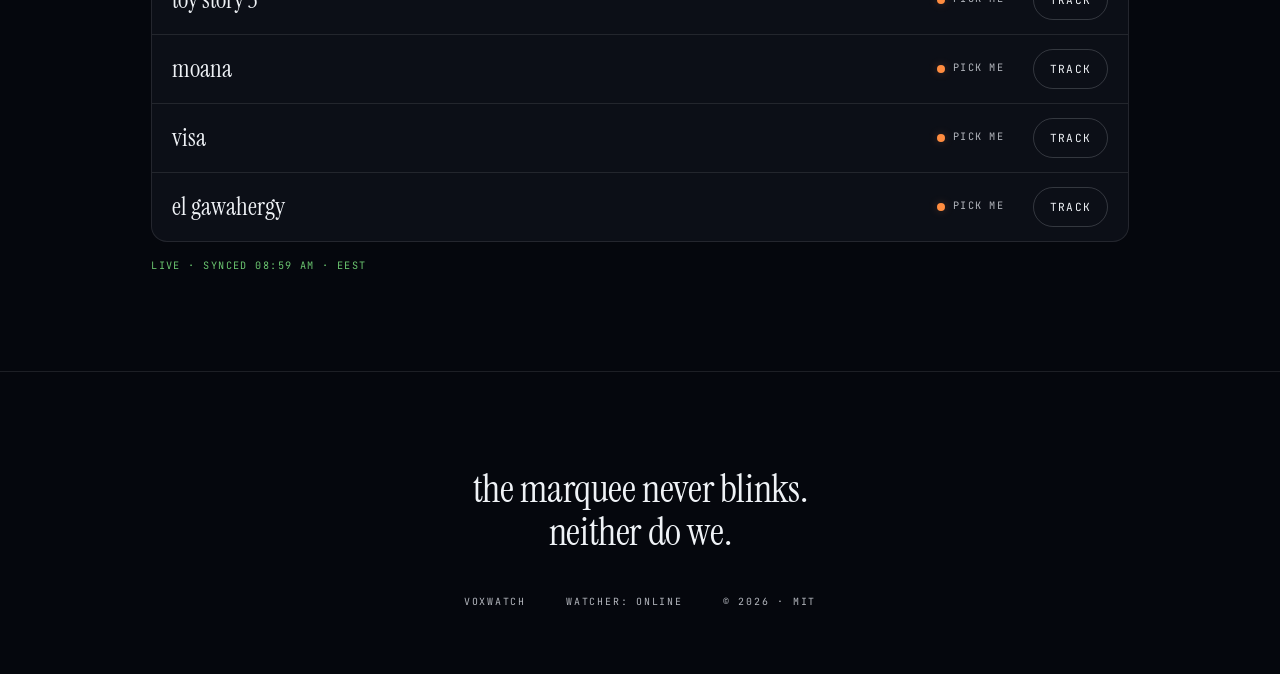
==== commit b8840be2: "fix offline snapshot status + refresh snapshot, document visitor picks" ====
--- a/site/index.html
+++ b/site/index.html
@@ -10,9 +10,12 @@
 <link href="https://fonts.googleapis.com/css2?family=Instrument+Serif:ital@0&family=Geist:wght@400;500;600&family=JetBrains+Mono:wght@400;500&display=swap" rel="stylesheet">
 <link rel="stylesheet" href="css/tokens.css">
 <link rel="stylesheet" href="css/style.css">
-<script type="application/json" id="snapshot-data">
-{"last_synced":"2026-08-05T09:39:14+0300","films":[{"slug":"the-odyssey","title":"The Odyssey","cinema":"City Centre Almaza","url":"https://egy.voxcinemas.com/movies/the-odyssey","topic":"voxwatch-the-odyssey","watched":true,"checked_at":"2026-08-05T09:39:14+0300","days":[{"date":"20260807","label":"Fri 07 Aug","times":[{"time":"11:15am","format":"IMAX","booking":"https://egy.voxcinemas.com/booking/0047-268325"},{"time":"3:00pm","format":"IMAX","booking":"https://egy.voxcinemas.com/booking/0047-268326"},{"time":"6:45pm","format":"IMAX","booking":"https://egy.voxcinemas.com/booking/0047-268327"},{"time":"10:30pm","format":"IMAX","booking":"https://egy.voxcinemas.com/booking/0047-268328"},{"time":"3:15pm","format":"GOLD","booking":"https://egy.voxcinemas.com/booking/0047-268003"},{"time":"7:00pm","format":"GOLD","booking":"https://egy.voxcinemas.com/booking/0047-268004"},{"time":"1:00pm","format":"Standard","booking":"https://egy.voxcinemas.com/booking/0047-267840"},{"time":"4:45pm","format":"Standard","booking":"https://egy.voxcinemas.com/booking/0047-267841"},{"time":"8:30pm","format":"Standard","booking":"https://egy.voxcinemas.com/booking/0047-267842"}]},{"date":"20260808","label":"Sat 08 Aug","times":[{"time":"11:15am","format":"IMAX","booking":"https://egy.voxcinemas.com/booking/0047-268062"},{"time":"3:00pm","format":"IMAX","booking":"https://egy.voxcinemas.com/booking/0047-268063"},{"time":"6:45pm","format":"IMAX","booking":"https://egy.voxcinemas.com/booking/0047-268064"},{"time":"10:30pm","format":"IMAX","booking":"https://egy.voxcinemas.com/booking/0047-268065"},{"time":"3:15pm","format":"GOLD","booking":"https://egy.voxcinemas.com/booking/0047-268007"},{"time":"7:00pm","format":"GOLD","booking":"https://egy.voxcinemas.com/booking/0047-268008"},{"time":"10:45pm","format":"GOLD","booking":"https://egy.voxcinemas.com/booking/0047-268009"},{"time":"1:00pm","format":"Standard","booking":"https://egy.voxcinemas.com/booking/0047-267843"},{"time":"4:45pm","format":"Standard","booking":"https://egy.voxcinemas.com/booking/0047-267844"},{"time":"8:30pm","format":"Standard","booking":"https://egy.voxcinemas.com/booking/0047-267845"}]},{"date":"20260809","label":"Sun 09 Aug","times":[{"time":"11:15am","format":"IMAX","booking":"https://egy.voxcinemas.com/booking/0047-268293"},{"time":"6:45pm","format":"IMAX","booking":"https://egy.voxcinemas.com/booking/0047-268295"},{"time":"10:30pm","format":"IMAX","booking":"https://egy.voxcinemas.com/booking/0047-268296"},{"time":"3:15pm","format":"GOLD","booking":"https://egy.voxcinemas.com/booking/0047-268011"},{"time":"7:00pm","format":"GOLD","booking":"https://egy.voxcinemas.com/booking/0047-268012"},{"time":"10:45pm","format":"GOLD","booking":"https://egy.voxcinemas.com/booking/0047-268013"},{"time":"1:00pm","format":"Standard","booking":"https://egy.voxcinemas.com/booking/0047-267846"},{"time":"4:45pm","format":"Standard","booking":"https://egy.voxcinemas.com/booking/0047-267847"},{"time":"8:30pm","format":"Standard","booking":"https://egy.voxcinemas.com/booking/0047-267848"}]},{"date":"20260810","label":"Mon 10 Aug","times":[{"time":"11:15am","format":"IMAX","booking":"https://egy.voxcinemas.com/booking/0047-268301"},{"time":"3:00pm","format":"IMAX","booking":"https://egy.voxcinemas.com/booking/0047-268302"},{"time":"6:45pm","format":"IMAX","booking":"https://egy.voxcinemas.com/booking/0047-268303"},{"time":"10:30pm","format":"IMAX","booking":"https://egy.voxcinemas.com/booking/0047-268304"},{"time":"3:15pm","format":"GOLD","booking":"https://egy.voxcinemas.com/booking/0047-268015"},{"time":"7:00pm","format":"GOLD","booking":"https://egy.voxcinemas.com/booking/0047-268016"},{"time":"10:45pm","format":"GOLD","booking":"https://egy.voxcinemas.com/booking/0047-268017"},{"time":"1:00pm","format":"Standard","booking":"https://egy.voxcinemas.com/booking/0047-267849"},{"time":"4:45pm","format":"Standard","booking":"https://egy.voxcinemas.com/booking/0047-267850"},{"time":"8:30pm","format":"Standard","booking":"https://egy.voxcinemas.com/booking/0047-267851"}]},{"date":"20260811","label":"Tue 11 Aug","times":[{"time":"11:15am","format":"IMAX","booking":"https://egy.voxcinemas.com/booking/0047-268309"},{"time":"3:00pm","format":"IMAX","booking":"https://egy.voxcinemas.com/booking/0047-268310"},{"time":"6:45pm","format":"IMAX","booking":"https://egy.voxcinemas.com/booking/0047-268311"},{"time":"10:30pm","format":"IMAX","booking":"https://egy.voxcinemas.com/booking/0047-268312"},{"time":"3:15pm","format":"GOLD","booking":"https://egy.voxcinemas.com/booking/0047-268019"},{"time":"7:00pm","format":"GOLD","booking":"https://egy.voxcinemas.com/booking/0047-268020"},{"time":"10:45pm","format":"GOLD","booking":"https://egy.voxcinemas.com/booking/0047-268021"},{"time":"1:00pm","format":"Standard","booking":"https://egy.voxcinemas.com/booking/0047-267852"},{"time":"4:45pm","format":"Standard","booking":"https://egy.voxcinemas.com/booking/0047-267853"},{"time":"8:30pm","format":"Standard","booking":"https://egy.voxcinemas.com/booking/0047-267854"}]},{"date":"20260812","label":"Wed 12 Aug","times":[{"time":"11:15am","format":"IMAX","booking":"https://egy.voxcinemas.com/booking/0047-268317"},{"time":"3:00pm","format":"IMAX","booking":"https://egy.voxcinemas.com/booking/0047-268318"},{"time":"6:45pm","format":"IMAX","booking":"https://egy.voxcinemas.com/booking/0047-268319"},{"time":"10:30pm","format":"IMAX","booking":"https://egy.voxcinemas.com/booking/0047-268320"},{"time":"3:15pm","format":"GOLD","booking":"https://egy.voxcinemas.com/booking/0047-268023"},{"time":"7:00pm","format":"GOLD","booking":"https://egy.voxcinemas.com/booking/0047-268024"},{"time":"10:45pm","format":"GOLD","booking":"https://egy.voxcinemas.com/booking/0047-268025"},{"time":"1:00pm","format":"Standard","booking":"https://egy.voxcinemas.com/booking/0047-267855"},{"time":"4:45pm","format":"Standard","booking":"https://egy.voxcinemas.com/booking/0047-267856"},{"time":"8:30pm","format":"Standard","booking":"https://egy.voxcinemas.com/booking/0047-267857"}]}]}]}
-</script>
+<script type="application/json" id="snapshot-data">{
+  "last_synced": "2026-08-05T11:54:12+0300",
+  "films": [
+    {"slug":"the-odyssey","title":"The Odyssey","cinema":"City Centre Almaza","url":"https://egy.voxcinemas.com/movies/the-odyssey","topic":"voxwatch-the-odyssey","watched":true,"checked_at":"2026-08-05T11:54:12+0300","days":[{"date":"20260807","label":"Fri 07 Aug","times":[{"time":"11:15am","format":"IMAX","booking":"https://egy.voxcinemas.com/booking/0047-268325"},{"time":"3:00pm","format":"IMAX","booking":"https://egy.voxcinemas.com/booking/0047-268326"},{"time":"10:30pm","format":"IMAX","booking":"https://egy.voxcinemas.com/booking/0047-268328"},{"time":"3:15pm","format":"GOLD","booking":"https://egy.voxcinemas.com/booking/0047-268003"},{"time":"1:00pm","format":"Standard","booking":"https://egy.voxcinemas.com/booking/0047-267840"},{"time":"4:45pm","format":"Standard","booking":"https://egy.voxcinemas.com/booking/0047-267841"},{"time":"8:30pm","format":"Standard","booking":"https://egy.voxcinemas.com/booking/0047-267842"}]},{"date":"20260808","label":"Sat 08 Aug","times":[{"time":"11:15am","format":"IMAX","booking":"https://egy.voxcinemas.com/booking/0047-268062"},{"time":"3:00pm","format":"IMAX","booking":"https://egy.voxcinemas.com/booking/0047-268063"},{"time":"6:45pm","format":"IMAX","booking":"https://egy.voxcinemas.com/booking/0047-268064"},{"time":"10:30pm","format":"IMAX","booking":"https://egy.voxcinemas.com/booking/0047-268065"},{"time":"3:15pm","format":"GOLD","booking":"https://egy.voxcinemas.com/booking/0047-268007"},{"time":"7:00pm","format":"GOLD","booking":"https://egy.voxcinemas.com/booking/0047-268008"},{"time":"10:45pm","format":"GOLD","booking":"https://egy.voxcinemas.com/booking/0047-268009"},{"time":"1:00pm","format":"Standard","booking":"https://egy.voxcinemas.com/booking/0047-267843"},{"time":"4:45pm","format":"Standard","booking":"https://egy.voxcinemas.com/booking/0047-267844"},{"time":"8:30pm","format":"Standard","booking":"https://egy.voxcinemas.com/booking/0047-267845"}]},{"date":"20260809","label":"Sun 09 Aug","times":[{"time":"11:15am","format":"IMAX","booking":"https://egy.voxcinemas.com/booking/0047-268293"},{"time":"6:45pm","format":"IMAX","booking":"https://egy.voxcinemas.com/booking/0047-268295"},{"time":"10:30pm","format":"IMAX","booking":"https://egy.voxcinemas.com/booking/0047-268296"},{"time":"3:15pm","format":"GOLD","booking":"https://egy.voxcinemas.com/booking/0047-268011"},{"time":"7:00pm","format":"GOLD","booking":"https://egy.voxcinemas.com/booking/0047-268012"},{"time":"10:45pm","format":"GOLD","booking":"https://egy.voxcinemas.com/booking/0047-268013"},{"time":"1:00pm","format":"Standard","booking":"https://egy.voxcinemas.com/booking/0047-267846"},{"time":"4:45pm","format":"Standard","booking":"https://egy.voxcinemas.com/booking/0047-267847"},{"time":"8:30pm","format":"Standard","booking":"https://egy.voxcinemas.com/booking/0047-267848"}]},{"date":"20260810","label":"Mon 10 Aug","times":[{"time":"11:15am","format":"IMAX","booking":"https://egy.voxcinemas.com/booking/0047-268301"},{"time":"3:00pm","format":"IMAX","booking":"https://egy.voxcinemas.com/booking/0047-268302"},{"time":"6:45pm","format":"IMAX","booking":"https://egy.voxcinemas.com/booking/0047-268303"},{"time":"10:30pm","format":"IMAX","booking":"https://egy.voxcinemas.com/booking/0047-268304"},{"time":"3:15pm","format":"GOLD","booking":"https://egy.voxcinemas.com/booking/0047-268015"},{"time":"7:00pm","format":"GOLD","booking":"https://egy.voxcinemas.com/booking/0047-268016"},{"time":"10:45pm","format":"GOLD","booking":"https://egy.voxcinemas.com/booking/0047-268017"},{"time":"1:00pm","format":"Standard","booking":"https://egy.voxcinemas.com/booking/0047-267849"},{"time":"4:45pm","format":"Standard","booking":"https://egy.voxcinemas.com/booking/0047-267850"},{"time":"8:30pm","format":"Standard","booking":"https://egy.voxcinemas.com/booking/0047-267851"}]},{"date":"20260811","label":"Tue 11 Aug","times":[{"time":"11:15am","format":"IMAX","booking":"https://egy.voxcinemas.com/booking/0047-268309"},{"time":"3:00pm","format":"IMAX","booking":"https://egy.voxcinemas.com/booking/0047-268310"},{"time":"6:45pm","format":"IMAX","booking":"https://egy.voxcinemas.com/booking/0047-268311"},{"time":"10:30pm","format":"IMAX","booking":"https://egy.voxcinemas.com/booking/0047-268312"},{"time":"3:15pm","format":"GOLD","booking":"https://egy.voxcinemas.com/booking/0047-268019"},{"time":"7:00pm","format":"GOLD","booking":"https://egy.voxcinemas.com/booking/0047-268020"},{"time":"10:45pm","format":"GOLD","booking":"https://egy.voxcinemas.com/booking/0047-268021"},{"time":"1:00pm","format":"Standard","booking":"https://egy.voxcinemas.com/booking/0047-267852"},{"time":"4:45pm","format":"Standard","booking":"https://egy.voxcinemas.com/booking/0047-267853"},{"time":"8:30pm","format":"Standard","booking":"https://egy.voxcinemas.com/booking/0047-267854"}]},{"date":"20260812","label":"Wed 12 Aug","times":[{"time":"11:15am","format":"IMAX","booking":"https://egy.voxcinemas.com/booking/0047-268317"},{"time":"3:00pm","format":"IMAX","booking":"https://egy.voxcinemas.com/booking/0047-268318"},{"time":"6:45pm","format":"IMAX","booking":"https://egy.voxcinemas.com/booking/0047-268319"},{"time":"10:30pm","format":"IMAX","booking":"https://egy.voxcinemas.com/booking/0047-268320"},{"time":"3:15pm","format":"GOLD","booking":"https://egy.voxcinemas.com/booking/0047-268023"},{"time":"7:00pm","format":"GOLD","booking":"https://egy.voxcinemas.com/booking/0047-268024"},{"time":"10:45pm","format":"GOLD","booking":"https://egy.voxcinemas.com/booking/0047-268025"},{"time":"1:00pm","format":"Standard","booking":"https://egy.voxcinemas.com/booking/0047-267855"},{"time":"4:45pm","format":"Standard","booking":"https://egy.voxcinemas.com/booking/0047-267856"},{"time":"8:30pm","format":"Standard","booking":"https://egy.voxcinemas.com/booking/0047-267857"}]}]}
+  ]
+}</script>
 <script type="application/json" id="snapshot-catalog">
 {"updated":"2026-08-05T03:21:54+03:00","films":[{"slug":"spider-man-brand-new-day","title":"Spider-Man: Brand New Day","url":"https://egy.voxcinemas.com/movies/spider-man-brand-new-day","topic":"voxwatch-spider-man-brand-new-day"},{"slug":"the-odyssey","title":"The Odyssey","url":"https://egy.voxcinemas.com/movies/the-odyssey","topic":"voxwatch-the-odyssey"},{"slug":"khali-balak-min-nafsik-arabic","title":"Khali Balak Min Nafsik","url":"https://egy.voxcinemas.com/movies/khali-balak-min-nafsik-arabic","topic":"voxwatch-khali-balak-min-nafsik-arabic"},{"slug":"sakr-w-canaria-arabic","title":"Sakr w Canaria","url":"https://egy.voxcinemas.com/movies/sakr-w-canaria-arabic","topic":"voxwatch-sakr-w-canaria-arabic"},{"slug":"shamshoun-w-dalila-arabic","title":"Shamshoun w Dalila","url":"https://egy.voxcinemas.com/movies/shamshoun-w-dalila-arabic","topic":"voxwatch-shamshoun-w-dalila-arabic"},{"slug":"7-dogs-arabic","title":"7 Dogs","url":"https://egy.voxcinemas.com/movies/7-dogs-arabic","topic":"voxwatch-7-dogs-arabic"},{"slug":"toy-story-5-arabic","title":"Toy Story 5","url":"https://egy.voxcinemas.com/movies/toy-story-5-arabic","topic":"voxwatch-toy-story-5-arabic"},{"slug":"moana","title":"Moana","url":"https://egy.voxcinemas.com/movies/moana","topic":"voxwatch-moana"},{"slug":"visa-arabic","title":"Visa","url":"https://egy.voxcinemas.com/movies/visa-arabic","topic":"voxwatch-visa-arabic"},{"slug":"el-gawahergy-arabic","title":"El Gawahergy","url":"https://egy.voxcinemas.com/movies/el-gawahergy-arabic","topic":"voxwatch-el-gawahergy-arabic"}]}
 </script>
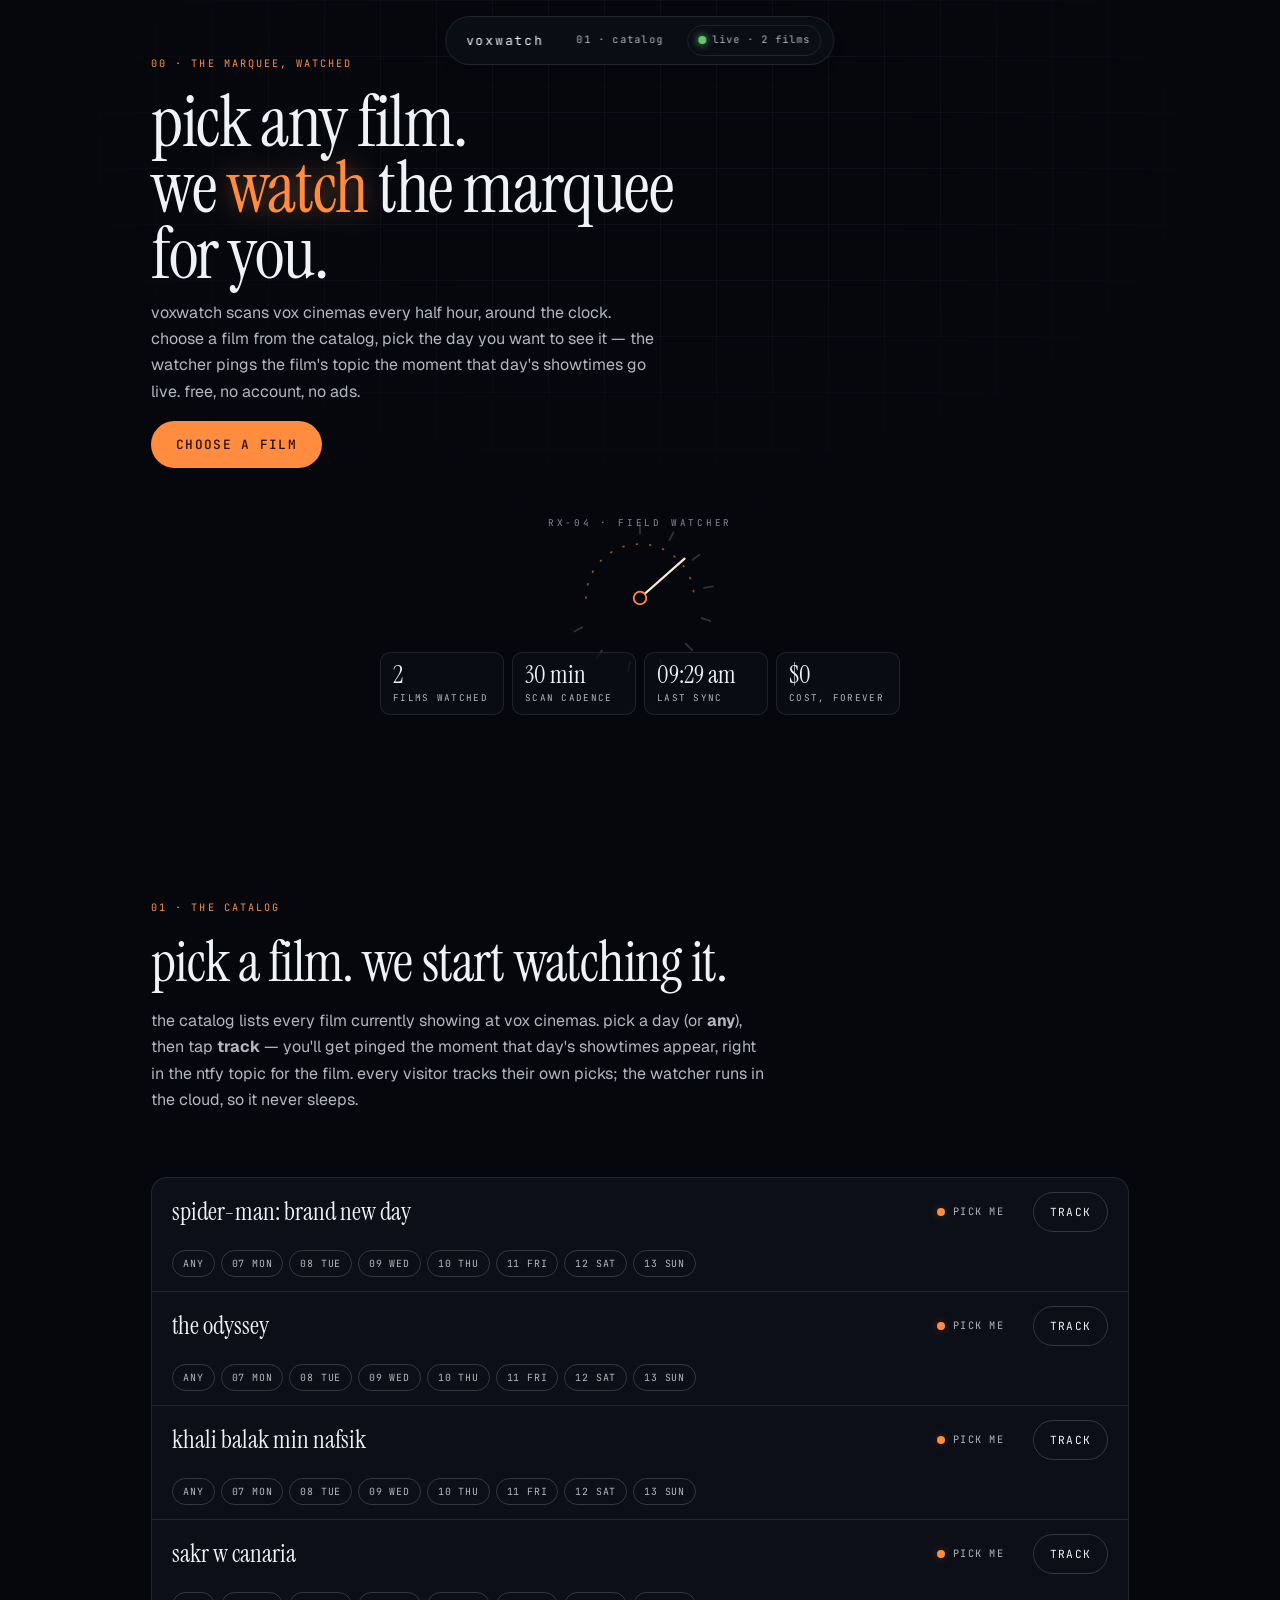
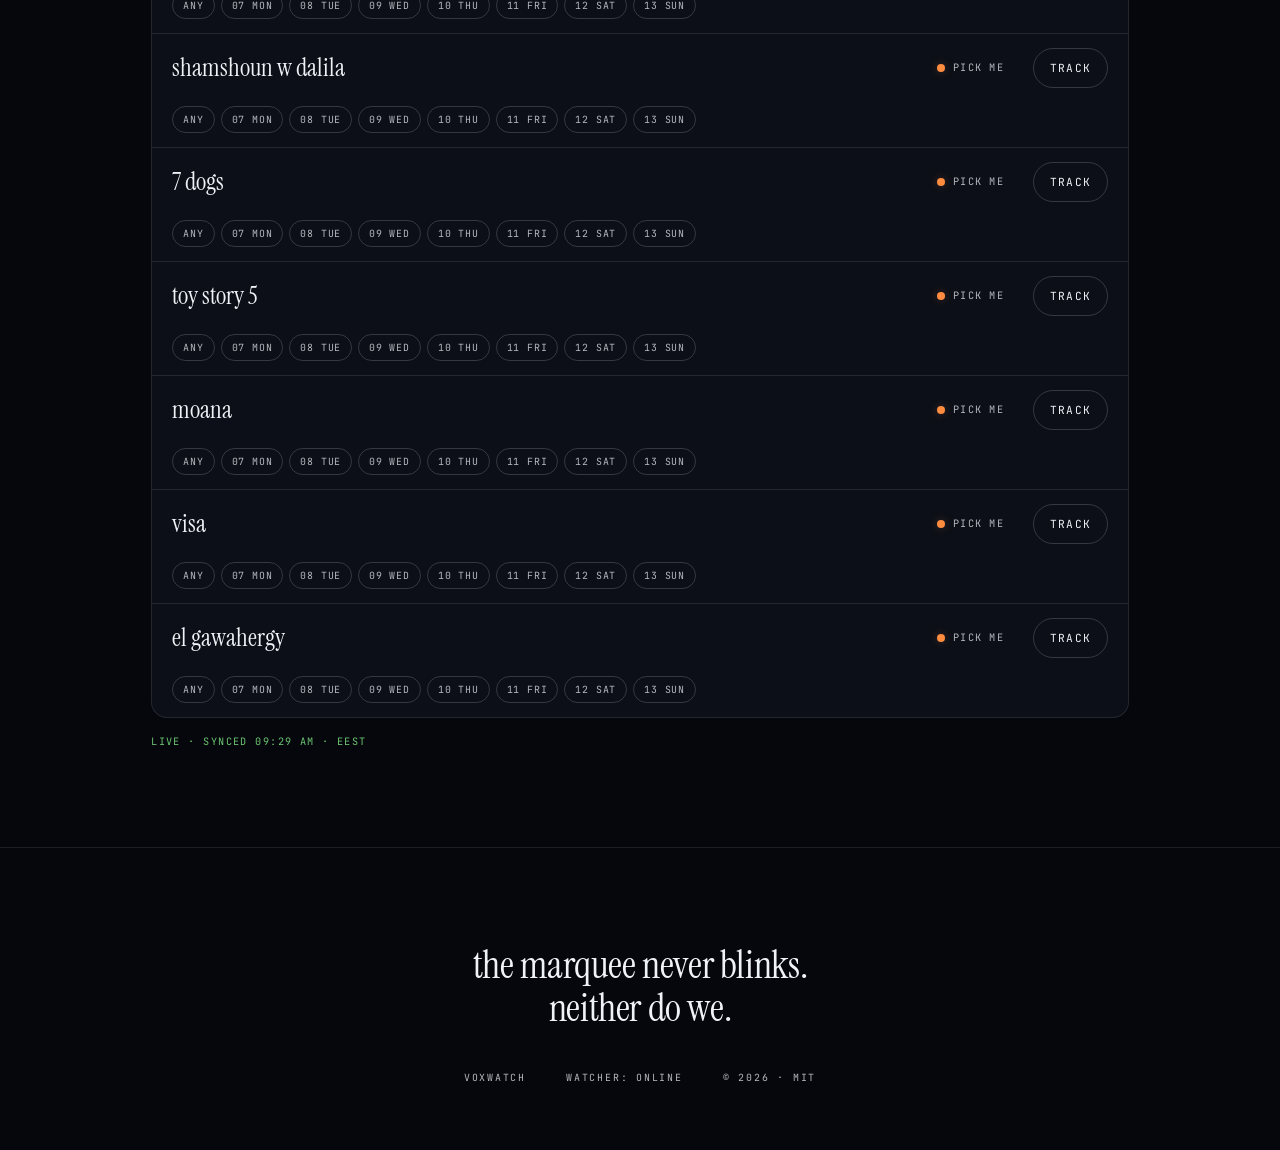
==== commit 9eff475c: "serverless: Supabase tracks + GitHub Actions watcher + cloud docs" ====
--- a/site/index.html
+++ b/site/index.html
@@ -4,7 +4,7 @@
 <meta charset="utf-8">
 <meta name="viewport" content="width=device-width, initial-scale=1">
 <title>voxwatch · the marquee, watched for you</title>
-<meta name="description" content="Pick any film from the Vox Cinemas catalog. voxwatch scans every five minutes and pings you the moment showtimes go live. Free, no account.">
+<meta name="description" content="Pick any film from the Vox Cinemas catalog, choose your day. voxwatch scans around the clock and pings you when that day's showtimes go live. Free, no account.">
 <link rel="preconnect" href="https://fonts.googleapis.com">
 <link rel="preconnect" href="https://fonts.gstatic.com" crossorigin>
 <link href="https://fonts.googleapis.com/css2?family=Instrument+Serif:ital@0&family=Geist:wght@400;500;600&family=JetBrains+Mono:wght@400;500&display=swap" rel="stylesheet">
@@ -20,6 +20,7 @@
 {"updated":"2026-08-05T03:21:54+03:00","films":[{"slug":"spider-man-brand-new-day","title":"Spider-Man: Brand New Day","url":"https://egy.voxcinemas.com/movies/spider-man-brand-new-day","topic":"voxwatch-spider-man-brand-new-day"},{"slug":"the-odyssey","title":"The Odyssey","url":"https://egy.voxcinemas.com/movies/the-odyssey","topic":"voxwatch-the-odyssey"},{"slug":"khali-balak-min-nafsik-arabic","title":"Khali Balak Min Nafsik","url":"https://egy.voxcinemas.com/movies/khali-balak-min-nafsik-arabic","topic":"voxwatch-khali-balak-min-nafsik-arabic"},{"slug":"sakr-w-canaria-arabic","title":"Sakr w Canaria","url":"https://egy.voxcinemas.com/movies/sakr-w-canaria-arabic","topic":"voxwatch-sakr-w-canaria-arabic"},{"slug":"shamshoun-w-dalila-arabic","title":"Shamshoun w Dalila","url":"https://egy.voxcinemas.com/movies/shamshoun-w-dalila-arabic","topic":"voxwatch-shamshoun-w-dalila-arabic"},{"slug":"7-dogs-arabic","title":"7 Dogs","url":"https://egy.voxcinemas.com/movies/7-dogs-arabic","topic":"voxwatch-7-dogs-arabic"},{"slug":"toy-story-5-arabic","title":"Toy Story 5","url":"https://egy.voxcinemas.com/movies/toy-story-5-arabic","topic":"voxwatch-toy-story-5-arabic"},{"slug":"moana","title":"Moana","url":"https://egy.voxcinemas.com/movies/moana","topic":"voxwatch-moana"},{"slug":"visa-arabic","title":"Visa","url":"https://egy.voxcinemas.com/movies/visa-arabic","topic":"voxwatch-visa-arabic"},{"slug":"el-gawahergy-arabic","title":"El Gawahergy","url":"https://egy.voxcinemas.com/movies/el-gawahergy-arabic","topic":"voxwatch-el-gawahergy-arabic"}]}
 </script>
 <script defer src="js/vendor/qrcode.js"></script>
+<script defer src="js/config.js"></script>
 <script defer src="js/main.js"></script>
 </head>
 <body>
@@ -41,7 +42,7 @@
     <div class="hero-grid" aria-hidden="true"></div>
     <p class="eyebrow">00 · the marquee, watched</p>
     <h1 class="hero-title">pick any film.<br>we <em>watch</em> the marquee<br>for you.</h1>
-    <p class="hero-lede">voxwatch scans vox cinemas every five minutes. choose a film from the catalog below — the watcher starts tracking it and your phone rings the moment showtimes go live. free, no account, no ads.</p>
+    <p class="hero-lede">voxwatch scans vox cinemas every half hour, around the clock. choose a film from the catalog, pick the day you want to see it — the watcher pings the film's topic the moment that day's showtimes go live. free, no account, no ads.</p>
     <div class="hero-cta">
       <a class="btn btn-primary" href="#catalog">choose a film</a>
     </div>
@@ -65,7 +66,7 @@
       </svg>
       <div class="dial-callouts">
         <div class="callout"><span class="callout-k" id="c-films">0</span><span class="callout-v">films watched</span></div>
-        <div class="callout"><span class="callout-k">5 min</span><span class="callout-v">scan cadence</span></div>
+        <div class="callout"><span class="callout-k">30 min</span><span class="callout-v">scan cadence</span></div>
         <div class="callout"><span class="callout-k" id="c-sync">—</span><span class="callout-v">last sync</span></div>
         <div class="callout"><span class="callout-k">$0</span><span class="callout-v">cost, forever</span></div>
       </div>
@@ -76,7 +77,7 @@
   <section class="section" id="catalog">
     <p class="eyebrow">01 · the catalog</p>
     <h2 class="section-title">pick a film. we start watching it.</h2>
-    <p class="section-lede">the catalog below lists every film currently showing at vox cinemas. tap <strong>track</strong> on any film — the watcher adds it to your watchlist and begins scanning. you and everyone else subscribed to that film's topic get pinged the moment showtimes appear.</p>
+    <p class="section-lede">the catalog lists every film currently showing at vox cinemas. pick a day (or <strong>any</strong>), then tap <strong>track</strong> — you'll get pinged the moment that day's showtimes appear, right in the ntfy topic for the film. every visitor tracks their own picks; the watcher runs in the cloud, so it never sleeps.</p>
     <div class="ledger" id="catalog-ledger">
       <div class="ledger-head">
         <span>film</span><span>status</span><span class="sr-only">action</span>
@@ -116,7 +117,7 @@
         <span class="mono-inline" id="dialog-topic">—</span>
         <button class="copy-btn" id="dialog-copy" type="button">copy</button>
       </p>
-      <p class="dialog-note">opens ntfy's app or web page — tap subscribe there, done. free, no account.</p>
+      <p class="dialog-note">opens ntfy's app or web page — tap subscribe there, done. we ping this topic only when your chosen day has showtimes. free, no account.</p>
     </div>
   </div>
   <form method="dialog" class="dialog-foot">
--- a/site/css/style.css
+++ b/site/css/style.css
@@ -435,6 +435,36 @@
 
 .chip:active { transform: scale(0.97); }
 
+.day-strip {
+  grid-column: 1 / -1;
+  display: flex;
+  flex-wrap: wrap;
+  gap: 6px;
+  margin-top: 2px;
+}
+
+.day-chip {
+  font-family: var(--font-label);
+  font-size: 0.62rem;
+  letter-spacing: 0.08em;
+  text-transform: uppercase;
+  padding: 6px 10px;
+  border-radius: var(--radius-pill);
+  border: 1px solid var(--color-rule-2);
+  background: transparent;
+  color: var(--color-muted);
+  cursor: pointer;
+  transition: transform var(--dur-micro) var(--ease-out), background-color var(--dur-short) ease, border-color var(--dur-short) ease, color var(--dur-short) ease;
+}
+
+.day-chip.active {
+  border-color: var(--color-accent);
+  color: var(--color-accent);
+  background: var(--color-paper-3);
+}
+
+.day-chip:active { transform: scale(0.97); }
+
 .ledger-row.enter {
   opacity: 0;
   transform: translateY(6px);
@@ -702,12 +732,14 @@
     grid-template-columns: 1fr auto;
     grid-template-areas:
       "title status"
+      "strip strip"
       "chip chip";
     row-gap: 6px;
     padding: 16px 18px;
   }
   .ledger-row .film-title { grid-area: title; }
   .ledger-status { grid-area: status; justify-self: end; }
+  .ledger-row .day-strip { grid-area: strip; }
   .ledger-row .chip { grid-area: chip; align-self: center; width: 100%; text-align: center; }
   .footer-meta { flex-direction: column; gap: var(--space-xs); }
 }
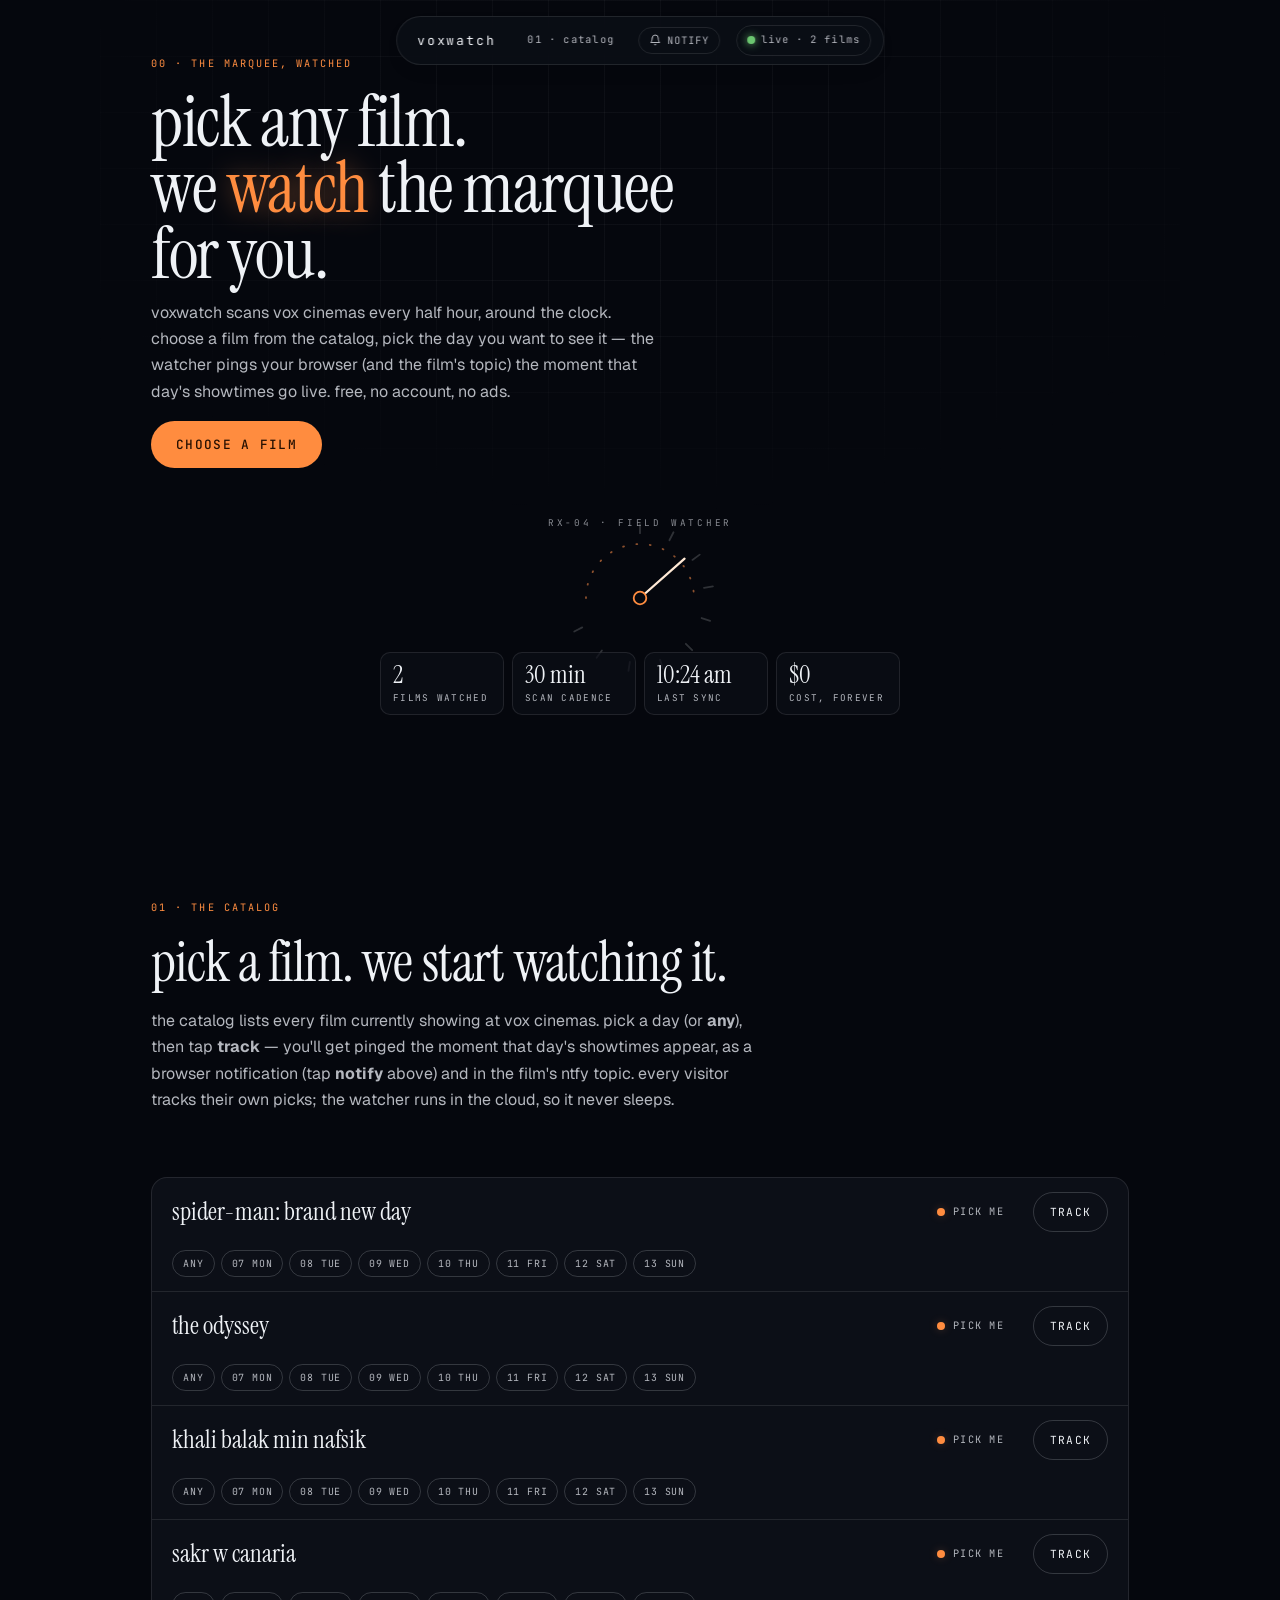
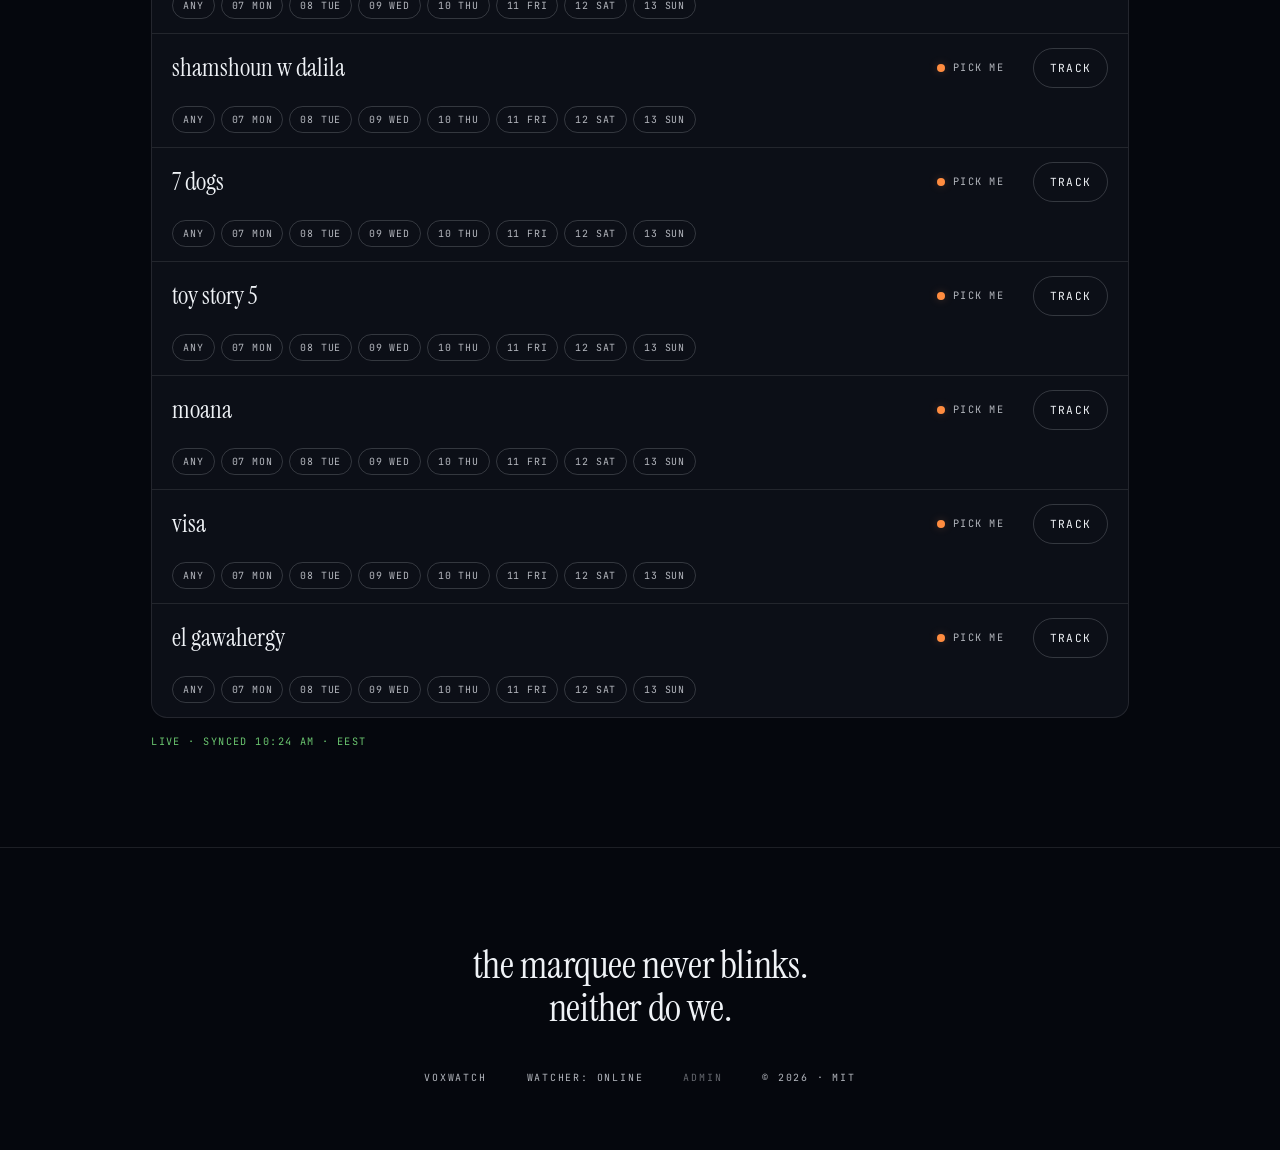
==== commit 5833c6cd: "browser web push (ntfy per-user topics) + admin page" ====
--- a/site/index.html
+++ b/site/index.html
@@ -21,6 +21,7 @@
 </script>
 <script defer src="js/vendor/qrcode.js"></script>
 <script defer src="js/config.js"></script>
+<script defer src="js/push.js"></script>
 <script defer src="js/main.js"></script>
 </head>
 <body>
@@ -30,6 +31,13 @@
   <div class="nav-links">
     <a href="#catalog" class="nav-link">01 · catalog</a>
   </div>
+  <button class="bell-btn" id="nav-bell" type="button" data-state="off" aria-label="enable browser notifications">
+    <svg class="bell-icon" width="12" height="12" viewBox="0 0 24 24" fill="none" stroke="currentColor" stroke-width="2" stroke-linecap="round" stroke-linejoin="round" aria-hidden="true">
+      <path d="M6 8a6 6 0 0 1 12 0c0 7 3 9 3 9H3s3-2 3-9"/>
+      <path d="M10.3 21a1.94 1.94 0 0 0 3.4 0"/>
+    </svg>
+    <span class="bell-label" id="nav-bell-label">notify</span>
+  </button>
   <span class="nav-status" id="nav-status" data-state="loading" title="watcher status">
     <span class="status-dot" aria-hidden="true"></span>
     <span class="status-text">connecting</span>
@@ -42,7 +50,7 @@
     <div class="hero-grid" aria-hidden="true"></div>
     <p class="eyebrow">00 · the marquee, watched</p>
     <h1 class="hero-title">pick any film.<br>we <em>watch</em> the marquee<br>for you.</h1>
-    <p class="hero-lede">voxwatch scans vox cinemas every half hour, around the clock. choose a film from the catalog, pick the day you want to see it — the watcher pings the film's topic the moment that day's showtimes go live. free, no account, no ads.</p>
+    <p class="hero-lede">voxwatch scans vox cinemas every half hour, around the clock. choose a film from the catalog, pick the day you want to see it — the watcher pings your browser (and the film's topic) the moment that day's showtimes go live. free, no account, no ads.</p>
     <div class="hero-cta">
       <a class="btn btn-primary" href="#catalog">choose a film</a>
     </div>
@@ -77,7 +85,7 @@
   <section class="section" id="catalog">
     <p class="eyebrow">01 · the catalog</p>
     <h2 class="section-title">pick a film. we start watching it.</h2>
-    <p class="section-lede">the catalog lists every film currently showing at vox cinemas. pick a day (or <strong>any</strong>), then tap <strong>track</strong> — you'll get pinged the moment that day's showtimes appear, right in the ntfy topic for the film. every visitor tracks their own picks; the watcher runs in the cloud, so it never sleeps.</p>
+    <p class="section-lede">the catalog lists every film currently showing at vox cinemas. pick a day (or <strong>any</strong>), then tap <strong>track</strong> — you'll get pinged the moment that day's showtimes appear, as a browser notification (tap <strong>notify</strong> above) and in the film's ntfy topic. every visitor tracks their own picks; the watcher runs in the cloud, so it never sleeps.</p>
     <div class="ledger" id="catalog-ledger">
       <div class="ledger-head">
         <span>film</span><span>status</span><span class="sr-only">action</span>
@@ -97,9 +105,12 @@
   <div class="footer-meta">
     <span>voxwatch</span>
     <span id="footer-status">watcher: connecting</span>
+    <a class="footer-admin" href="admin.html" rel="nofollow">admin</a>
     <span>© 2026 · mit</span>
   </div>
 </footer>
+
+<div class="push-toast" id="push-toast" role="status" aria-live="polite"></div>
 
 <dialog class="subscribe-dialog" id="subscribe-dialog" aria-labelledby="dialog-title">
   <div class="dialog-head">
--- a/site/css/style.css
+++ b/site/css/style.css
@@ -161,6 +161,57 @@
 .nav-status[data-state="offline"] .status-dot { background: var(--color-error); }
 .nav-status[data-state="loading"] .status-dot { animation: pulse-dot 1.6s var(--ease-in-out) infinite; }
 
+/* ---- bell (browser notifications) ----------------------------- */
+
+.bell-btn {
+  display: inline-flex;
+  align-items: center;
+  gap: 6px;
+  font-family: var(--font-label);
+  font-size: var(--text-xs);
+  letter-spacing: 0.1em;
+  text-transform: uppercase;
+  color: var(--color-muted);
+  padding: 6px 10px;
+  border-radius: var(--radius-pill);
+  border: 1px solid var(--color-rule);
+  background: transparent;
+  cursor: pointer;
+  transition: color var(--dur-short) ease, border-color var(--dur-short) ease, box-shadow var(--dur-short) ease;
+}
+
+.bell-btn[data-state="on"] {
+  color: var(--color-success);
+  border-color: var(--color-success);
+  box-shadow: 0 0 10px color-mix(in oklab, var(--color-success) 35%, transparent);
+}
+
+.bell-btn:disabled { opacity: 0.55; cursor: wait; }
+
+/* ---- push toast ------------------------------------------------ */
+
+.push-toast {
+  position: fixed;
+  bottom: var(--space-lg, 24px);
+  left: 50%;
+  transform: translateX(-50%) translateY(8px);
+  z-index: var(--z-sticky);
+  background: var(--color-paper-2);
+  border: 1px solid var(--color-rule-2);
+  border-radius: var(--radius-pill);
+  padding: 10px 18px;
+  font-family: var(--font-label);
+  font-size: var(--text-xs);
+  letter-spacing: 0.1em;
+  text-transform: uppercase;
+  color: var(--color-ink);
+  opacity: 0;
+  pointer-events: none;
+  transition: opacity var(--dur-short) ease, transform var(--dur-short) ease;
+}
+
+.push-toast.show { opacity: 1; transform: translateX(-50%) translateY(0); }
+
 @keyframes pulse-dot {
   0%, 100% { opacity: 0.35; }
   50% { opacity: 1; }
@@ -536,6 +587,15 @@
   color: var(--color-muted);
 }
 
+.footer-admin {
+  color: inherit;
+  text-decoration: none;
+  opacity: 0.55;
+  transition: opacity var(--dur-short) ease, color var(--dur-short) ease;
+}
+
+.footer-admin:hover { opacity: 1; color: var(--color-accent); }
+
 /* ---- subscribe dialog -------------------------------------------- */
 
 .subscribe-dialog {
@@ -721,6 +781,8 @@
 }
 
 @media (max-width: 40rem) {
+  .bell-label { display: none; }
+  .bell-btn { padding: 6px 9px; }
   .hero { padding-top: 5.5rem; }
   .dial { width: 180px; height: 180px; }
   .dial-callouts {
